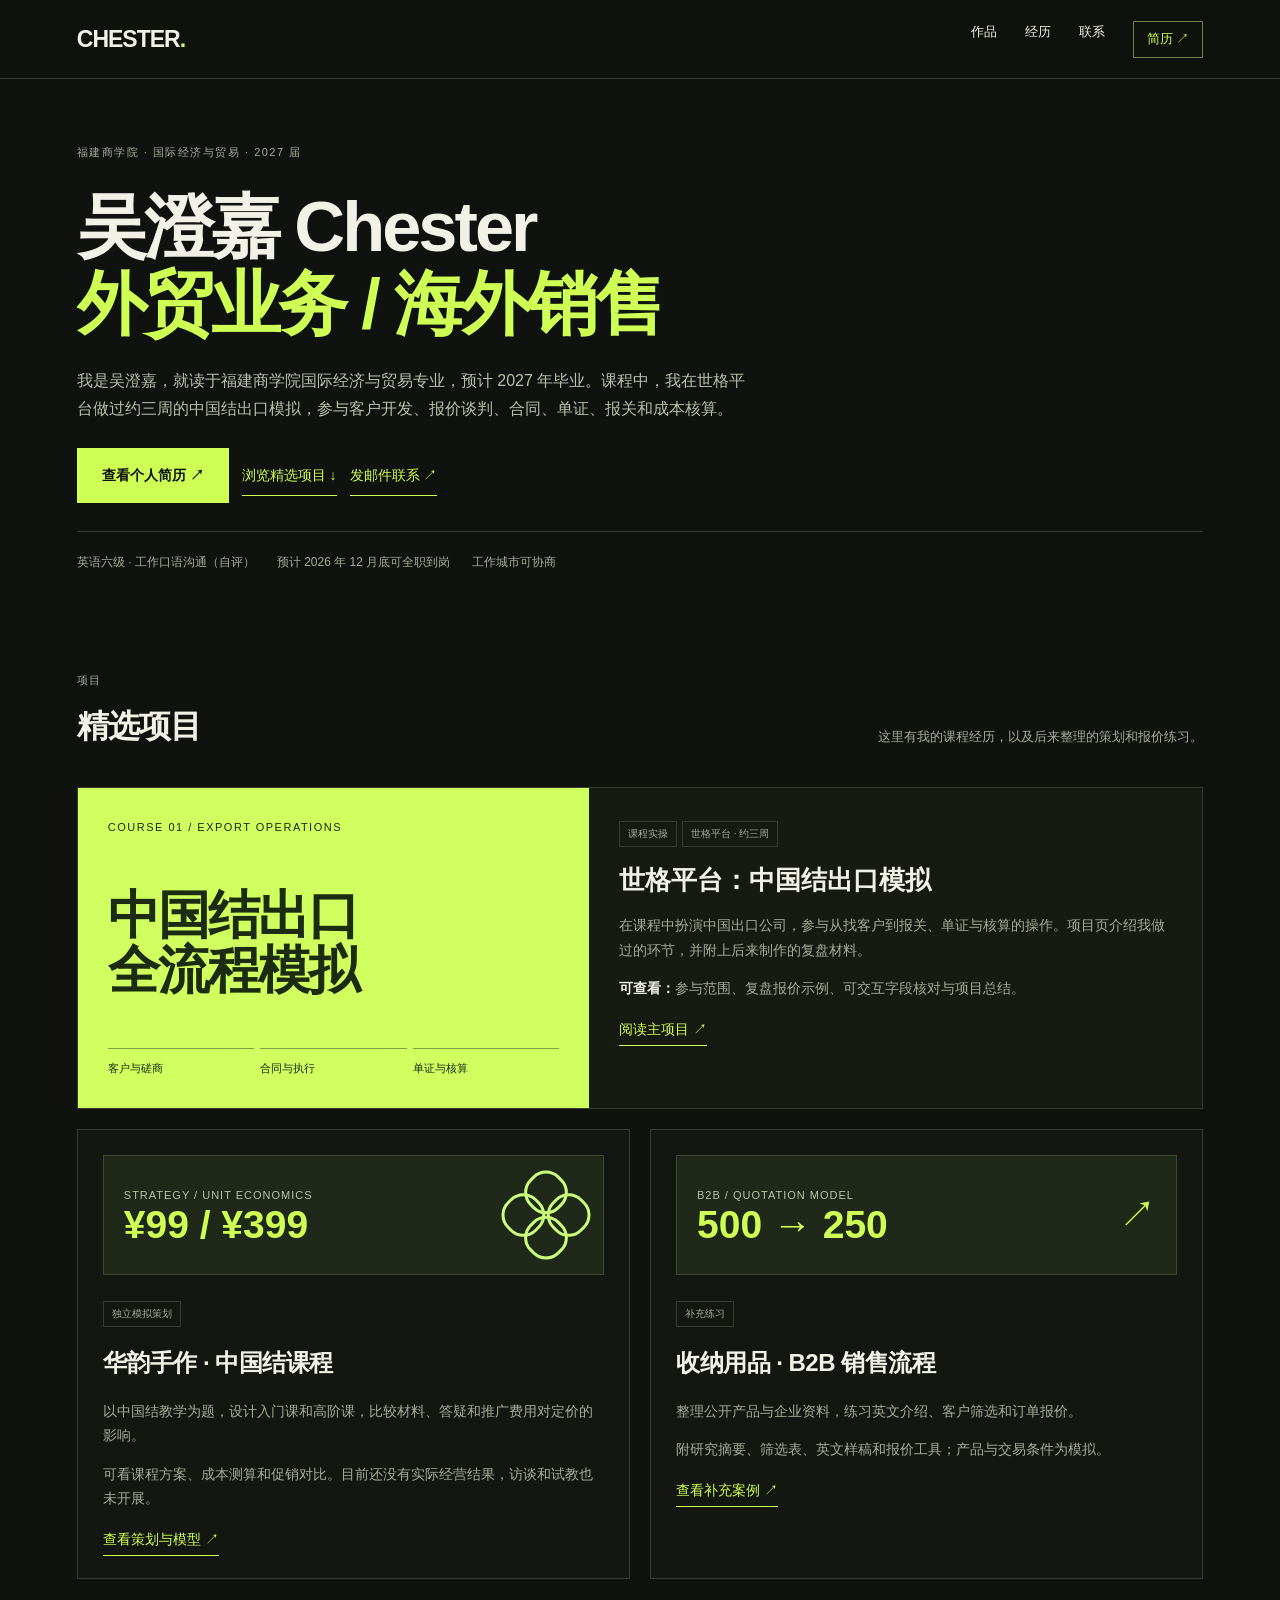
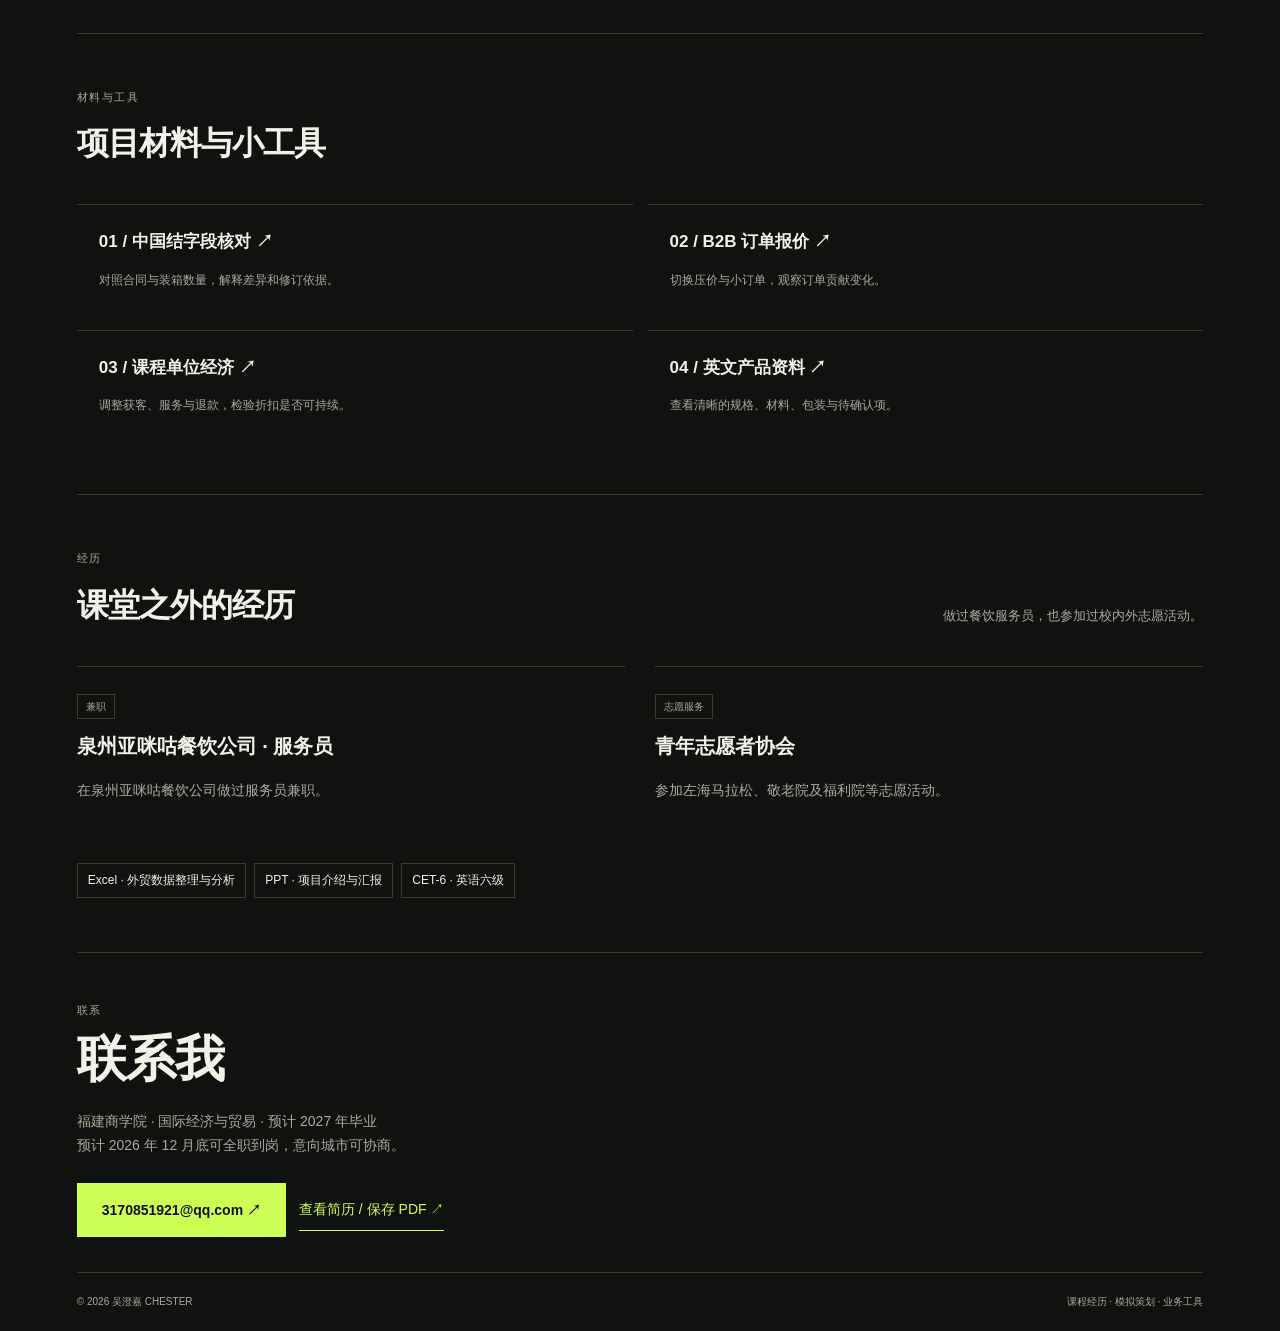
==== index.html @ 7aea3274 "Publish Chester Wu portfolio with projects, resume and static tools" ====
<!doctype html><html lang="zh-CN"><head><meta charset="utf-8"><meta name="viewport" content="width=device-width,initial-scale=1"><meta name="description" content="吴澄嘉 Chester，福建商学院国际经济与贸易专业，2027 届。外贸课程实操、营销策划与业务工具作品集。"><title>吴澄嘉 Chester｜2027 届外贸校招作品集</title><link rel="stylesheet" href="portfolio.css"></head><body><a class="skip" href="#main">跳转至内容</a><nav><a class="brand" href="index.html">CHESTER<span class="lime">.</span></a><div class="links"><a href="#work">作品</a><a href="#experience">经历</a><a href="#about">联系</a><a class="nav-resume" href="resume.html">简历 ↗</a></div></nav><main id="main"><div class="wrap"><section class="hero"><div class="small">福建商学院 · 国际经济与贸易 · 2027 届</div><h1>吴澄嘉 Chester<br><span>外贸业务 / 海外销售</span></h1><p class="hero-summary">我是吴澄嘉，就读于福建商学院国际经济与贸易专业，预计 2027 年毕业。课程中，我在世格平台做过约三周的中国结出口模拟，参与客户开发、报价谈判、合同、单证、报关和成本核算。</p><div class="hero-actions"><a class="btn" href="resume.html">查看个人简历 ↗</a><a class="textbtn" href="#work">浏览精选项目 ↓</a><a class="textbtn" href="mailto:3170851921@qq.com">发邮件联系 ↗</a></div><div class="facts"><span>英语六级 · 工作口语沟通（自评）</span><span>预计 2026 年 12 月底可全职到岗</span><span>工作城市可协商</span></div></section>
<section class="section" id="work"><div class="section-headline"><div><div class="small">项目</div><h2>精选项目</h2></div><p>这里有我的课程经历，以及后来整理的策划和报价练习。</p></div><article class="featured"><div class="course-visual" aria-hidden="true"><span class="small" style="color:inherit">COURSE 01 / EXPORT OPERATIONS</span><div class="course-title">中国结出口<br>全流程模拟</div><div class="mini-flow"><span>客户与磋商</span><span>合同与执行</span><span>单证与核算</span></div></div><div class="copy"><span class="tag">课程实操</span><span class="tag">世格平台 · 约三周</span><h3>世格平台：中国结出口模拟</h3><p>在课程中扮演中国出口公司，参与从找客户到报关、单证与核算的操作。项目页介绍我做过的环节，并附上后来制作的复盘材料。</p><p><strong style="color:var(--ink)">可查看：</strong>参与范围、复盘报价示例、可交互字段核对与项目总结。</p><a class="textbtn" href="course-project.html">阅读主项目 ↗</a></div></article>
<div class="project-small-grid"><article class="project-small"><div class="project-preview" aria-hidden="true"><div><div class="preview-label">STRATEGY / UNIT ECONOMICS</div><div class="preview-number">¥99 / ¥399</div></div><div class="knotmark"><i></i><i></i><i></i><i></i></div></div><span class="tag">独立模拟策划</span><h3>华韵手作 · 中国结课程</h3><p>以中国结教学为题，设计入门课和高阶课，比较材料、答疑和推广费用对定价的影响。</p><p>可看课程方案、成本测算和促销对比。目前还没有实际经营结果，访谈和试教也未开展。</p><a class="textbtn" href="marketing-case.html">查看策划与模型 ↗</a></article><article class="project-small"><div class="project-preview" aria-hidden="true"><div><div class="preview-label">B2B / QUOTATION MODEL</div><div class="preview-number">500 → 250</div></div><span style="font-size:37px;color:var(--lime)">↗</span></div><span class="tag">补充练习</span><h3>收纳用品 · B2B 销售流程</h3><p>整理公开产品与企业资料，练习英文介绍、客户筛选和订单报价。</p><p>附研究摘要、筛选表、英文样稿和报价工具；产品与交易条件为模拟。</p><a class="textbtn" href="case-study.html">查看补充案例 ↗</a></article></div></section>
<section class="section" id="lab"><div class="section-headline"><div><div class="small">材料与工具</div><h2>项目材料与小工具</h2></div></div><div class="evidence-links"><a class="evidence-link" href="knot-artifacts.html#check"><strong>01 / 中国结字段核对 ↗</strong><span>对照合同与装箱数量，解释差异和修订依据。</span></a><a class="evidence-link" href="quotation-tool.html#lab"><strong>02 / B2B 订单报价 ↗</strong><span>切换压价与小订单，观察订单贡献变化。</span></a><a class="evidence-link" href="marketing-case.html#economics"><strong>03 / 课程单位经济 ↗</strong><span>调整获客、服务与退款，检验折扣是否可持续。</span></a><a class="evidence-link" href="product-sheet.html"><strong>04 / 英文产品资料 ↗</strong><span>查看清晰的规格、材料、包装与待确认项。</span></a></div></section>
<section class="section" id="experience"><div class="section-headline"><div><div class="small">经历</div><h2>课堂之外的经历</h2></div><p>做过餐饮服务员，也参加过校内外志愿活动。</p></div><div class="experience-list"><article class="experience-item"><span class="tag">兼职</span><h3>泉州亚咪咕餐饮公司 · 服务员</h3><p>在泉州亚咪咕餐饮公司做过服务员兼职。</p></article><article class="experience-item"><span class="tag">志愿服务</span><h3>青年志愿者协会</h3><p>参加左海马拉松、敬老院及福利院等志愿活动。</p></article></div><div id="skills" class="skill-strip"><span>Excel · 外贸数据整理与分析</span><span>PPT · 项目介绍与汇报</span><span>CET-6 · 英语六级</span></div></section>
<section class="contact" id="about"><div class="small">联系</div><h2>联系我</h2><p class="note">福建商学院 · 国际经济与贸易 · 预计 2027 年毕业<br>预计 2026 年 12 月底可全职到岗，意向城市可协商。</p><div class="hero-actions"><a class="btn" href="mailto:3170851921@qq.com">3170851921@qq.com ↗</a><a class="textbtn" href="resume.html">查看简历 / 保存 PDF ↗</a></div></section><footer><span>© 2026 吴澄嘉 CHESTER</span><span>课程经历 · 模拟策划 · 业务工具</span></footer></div></main></body></html>
---- portfolio.css ----
:root{--lime:#ceff55;--ink:#f2f1e7;--muted:#a7ac9a;--line:#373c30}*{box-sizing:border-box}html{scroll-behavior:smooth;scroll-padding-top:90px}body{margin:0;background:#10120e;color:var(--ink);font:16px/1.75 Arial,'Microsoft Yahei',sans-serif}a{color:inherit;text-decoration:none}button,input{font:inherit}button,a,input{outline-offset:5px}button{cursor:pointer}nav{position:sticky;top:0;z-index:4;background:#10120ef5;border-bottom:1px solid var(--line);padding:19px 6%;display:flex;justify-content:space-between;align-items:center}.brand{font-size:23px;font-weight:900;letter-spacing:-1px}.lime{color:var(--lime)}.links{display:flex;gap:28px;font-size:13px}.small{font-size:11px;letter-spacing:1.5px;color:var(--muted)}.wrap{max-width:1450px;padding:0 6%;margin:auto}.hero{padding:65px 0 55px;position:relative;overflow:hidden}.hero h1{font-size:clamp(66px,10.4vw,155px);font-weight:900;line-height:.91;letter-spacing:-.07em;margin:35px 0;position:relative}.hero h1 span{color:var(--lime)}.hero-bottom{display:flex;justify-content:space-between;align-items:end;gap:35px}.intro{max-width:540px}.intro h2{font-size:24px;margin-bottom:10px}.intro p,p.note{color:var(--muted);font-size:14px}.btn{display:inline-flex;background:var(--lime);color:#111;padding:15px 25px;gap:35px;font-size:14px;font-weight:bold}.orb{position:absolute;right:-30px;top:80px;width:350px;height:350px;border-radius:50%;border:1px solid #718b40;opacity:.6;transform:rotate(-25deg);background:repeating-radial-gradient(ellipse,transparent 0 25px,#657c39 26px 27px,transparent 28px 43px)}.orb:after{content:'';position:absolute;inset:0;border-radius:50%;background:repeating-linear-gradient(90deg,transparent 0 48px,#657c39 49px 50px,transparent 51px 75px)}.ticker{background:var(--lime);color:#111;padding:13px 25px;display:flex;justify-content:space-around;gap:35px;white-space:nowrap;overflow:hidden;font-size:12px;letter-spacing:2px;font-weight:bold}.section{padding:70px 0;border-bottom:1px solid var(--line)}.heading{display:flex;justify-content:space-between;gap:35px;align-items:end;margin-bottom:30px}.heading h2{font-size:clamp(32px,4vw,55px);line-height:1.2;letter-spacing:-2px;margin:12px 0}.heading .note{max-width:410px;font-size:12px}.featured{display:grid;grid-template-columns:1.1fr 1fr;border:1px solid var(--line)}.art{background:var(--lime);color:#1a250e;padding:35px;display:flex;flex-direction:column;justify-content:space-between;min-height:390px}.art strong{font-size:clamp(65px,7.5vw,108px);letter-spacing:-6px;line-height:.9}.route{border-top:1px solid #718b40;display:flex;justify-content:space-between;padding-top:15px;font-size:11px}.copy{padding:35px}.copy h3{font-size:27px;line-height:1.4}.copy p,.card p,.skill p,.about p{color:var(--muted);font-size:14px}.tag{display:inline-block;border:1px solid var(--line);padding:3px 8px;color:var(--muted);font-size:10px;margin-right:5px}.textbtn{background:none;color:var(--lime);border:0;border-bottom:1px solid var(--lime);padding:8px 0;font-size:14px}.cards{display:grid;grid-template-columns:1fr 1fr;gap:20px;margin-top:20px}.card{padding:30px;border:1px solid var(--line)}.card h3{font-size:24px}.skills{display:grid;grid-template-columns:repeat(4,1fr);gap:28px}.skill{border-top:2px solid var(--lime);padding-top:17px}.skill h3{font-size:19px}.skill p{font-size:13px}.lab{display:grid;grid-template-columns:1fr 1fr;gap:60px;padding:35px;background:#1b2015;border:1px solid var(--line)}.inputs{display:grid;grid-template-columns:1fr 1fr;gap:15px}label{font-size:12px;color:var(--muted)}input{width:100%;display:block;margin-top:7px;padding:10px;color:var(--ink);background:#10120e;border:1px solid #525c42}output{font-size:60px;font-weight:900;color:var(--lime);display:block;letter-spacing:-3px}#analysis{font-size:14px}.about{display:grid;grid-template-columns:1fr 1.3fr;gap:65px}.about h2{font-size:45px;line-height:1.2}.monogram{font-size:110px;color:var(--lime);font-weight:900;letter-spacing:-9px}.warning{border-left:2px solid var(--lime);padding-left:14px;font-size:12px!important}.contact{padding:70px 0 35px}.contact h2{font-size:clamp(45px,7vw,100px);line-height:1.1;letter-spacing:-4px}footer{border-top:1px solid var(--line);padding:20px 0;display:flex;justify-content:space-between;font-size:10px;color:var(--muted)}dialog{max-width:760px;width:90%;max-height:85vh;background:#1b2015;color:var(--ink);border:1px solid #6e8742;padding:32px}dialog::backdrop{background:#000b}dialog p,dialog li{font-size:14px;color:#c1c8b1}.close{float:right;background:none;border:1px solid var(--line);color:var(--ink);padding:6px 12px}a:focus-visible,button:focus-visible{outline:2px solid var(--lime)}@media(max-width:760px){.status{display:none}.links{gap:17px}.hero{padding-top:40px}.hero h1{font-size:18vw}.orb{right:-160px;width:290px;height:290px}.hero-bottom,.heading{display:block}.btn{margin-top:20px}.featured,.cards,.lab,.about{grid-template-columns:1fr}.skills{grid-template-columns:1fr 1fr}.art{min-height:300px}.lab{padding:23px;gap:25px}.section{padding:48px 0}.about{gap:20px}.contact h2{letter-spacing:-2px}footer{display:block}.ticker{justify-content:start}.copy{padding:25px}}@media(prefers-reduced-motion:reduce){html{scroll-behavior:auto}}
.hero h1{font-size:clamp(48px,7vw,94px);line-height:1.04;letter-spacing:-.055em}.hero{padding:46px 0}.hero .orb{width:240px;height:240px;top:35px}.hero .intro{max-width:650px}.facts{display:flex;gap:20px;flex-wrap:wrap;margin:25px 0 0;padding-top:20px;border-top:1px solid var(--line);font-size:12px;color:var(--muted)}.table-wrap{overflow-x:auto}table{border-collapse:collapse;width:100%;font-size:13px;margin:20px 0}th,td{text-align:left;padding:14px 16px;border-bottom:1px solid var(--line);vertical-align:top}th{color:var(--lime);font-weight:normal}td{color:#c4cab8}.deliveries{display:flex;gap:12px;flex-wrap:wrap;margin-top:22px}.deliveries a{padding:10px 14px;border:1px solid var(--line);font-size:12px}.case-layout{max-width:1000px}.case-layout h1{font-size:clamp(34px,5vw,65px);line-height:1.18;letter-spacing:-2px}.case-layout h2{font-size:29px;letter-spacing:-1px;margin-top:45px}.case-layout p,.case-layout li{color:#c4cab8;font-size:15px}.evidence{border:1px solid var(--line);padding:22px;margin-top:20px}.email{white-space:pre-wrap;color:#dde2d3;font:15px/1.8 Arial,sans-serif}.profile-grid{display:grid;grid-template-columns:repeat(3,1fr);gap:20px}.profile-grid p{padding-bottom:14px;border-bottom:1px solid var(--line);font-size:13px}.print-btn{border:1px solid var(--lime);color:var(--lime);padding:12px 18px;background:none}.skip{position:absolute;top:-100px}.skip:focus{top:5px;background:var(--lime);color:#111;z-index:20;padding:12px}@media(max-width:760px){.hero h1{font-size:12vw}.profile-grid{grid-template-columns:1fr}.facts{gap:10px}.links{gap:12px}}@media print{nav,.ticker,.contact,.print-btn,.orb{display:none}body{background:white;color:black}.section{padding:20px 0}p,.note,td,.small,.about p{color:#333!important}.lime,h1 span{color:#333!important}.hero h1{font-size:45px}a{color:black}.wrap{padding:0}footer{color:#333}}.hero-actions{display:flex;gap:13px;flex-wrap:wrap;align-items:center;margin-top:18px}.hero-actions .btn{margin:0}.hero .intro{max-width:650px}.scenario-controls{display:flex;gap:10px;flex-wrap:wrap;margin-bottom:22px}.scenario-controls button{background:transparent;border:1px solid var(--line);padding:9px 13px;color:var(--ink);font-size:12px}.scenario-controls button:hover{border-color:var(--lime)}.spec-grid{display:grid;grid-template-columns:1fr 1fr;gap:30px}.tray{position:relative;aspect-ratio:3/2;margin:35px 20px;border:14px solid #ba965e;box-shadow:inset 0 0 0 2px #826039;background:repeating-linear-gradient(0deg,#d9b77d 0 4px,#d2ad70 5px 7px);transform:perspective(600px) rotateX(20deg)}.tray:before{content:'';position:absolute;left:32%;width:9px;top:0;bottom:0;background:#b58a52}.tray:after{content:'';position:absolute;right:0;left:35%;top:45%;height:9px;background:#b58a52}.metric-row{display:grid;grid-template-columns:repeat(3,1fr);gap:15px}.metric-row div{border-top:1px solid var(--line);padding-top:15px}.metric-row strong{display:block;font-size:25px;color:var(--lime)}.decision{padding:22px;border-left:3px solid var(--lime);background:#1b2015;margin-top:25px}@media(max-width:760px){.spec-grid{grid-template-columns:1fr}.hero-actions .btn{margin:0}.metric-row{grid-template-columns:1fr}}.hero-profile{display:grid;grid-template-columns:minmax(0,1fr) 230px;gap:35px;align-items:center}.hero-profile h1{font-size:clamp(40px,5.3vw,74px);line-height:1.15;letter-spacing:-2px}.portrait-card{margin:0;position:relative;max-width:230px}.portrait{width:100%;display:block;aspect-ratio:5/7;object-fit:cover;object-position:center 25%;background:white;border:1px solid var(--line)}.portrait-card figcaption{padding:9px 0;color:var(--muted);font-size:11px;letter-spacing:1px}.experience-list{display:grid;grid-template-columns:1fr 1fr;gap:22px}.experience-item{border-top:1px solid var(--line);padding:24px 0}.experience-item h3{font-size:22px;margin:10px 0}.experience-item p{font-size:14px;color:var(--muted)}.resume-photo{width:112px;height:150px;object-fit:cover;object-position:center 20%;background:white;flex-shrink:0}.resume-head{gap:20px}.resume-actions{display:flex;gap:18px;align-items:center}.process{display:grid;grid-template-columns:repeat(4,1fr);gap:15px}.process article{border-top:2px solid var(--lime);padding-top:15px}.process h3{font-size:18px}.process p{font-size:13px;color:var(--muted)}@media(max-width:760px){.hero-profile{grid-template-columns:minmax(0,1fr) 105px;gap:15px;align-items:start}.hero-profile h1{font-size:clamp(30px,6vw,47px);letter-spacing:-1px}.portrait-card{margin-top:20px}.hero-profile .orb{display:none}.experience-list{grid-template-columns:1fr}.process{grid-template-columns:1fr 1fr}.resume-photo{width:85px;height:115px}.resume-actions{flex-direction:column}.resume-head h1{font-size:34px!important}}@media print{.resume-photo{width:80px;height:106px}.resume-head{align-items:flex-start}.resume-actions .print-btn{display:none}.case-layout .section{break-inside:auto}h2,h3{break-after:avoid}.resume-list{font-size:12px}.case-layout h2{margin-top:18px;font-size:20px}.case-layout p,.case-layout li{font-size:12px;line-height:1.5}}
body{background:#10120f}.wrap{max-width:1280px}.hero{padding:64px 0 44px}.hero h1{font-size:clamp(40px,5.5vw,76px);letter-spacing:-3px;line-height:1.1;margin:25px 0}.hero h1 span{color:#ceff55}.hero-summary{max-width:680px;color:#bac0ae;font-size:16px}.hero .facts{font-size:12px;gap:22px;margin-top:28px}.hero-actions{margin-top:25px}.section{padding:54px 0}.section-headline{display:flex;justify-content:space-between;gap:20px;align-items:end;margin-bottom:25px}.section-headline h2{font-size:32px;letter-spacing:-1px;margin:8px 0}.section-headline p{font-size:13px;color:var(--muted);max-width:360px}.featured{grid-template-columns:1fr 1.2fr;background:#161a12;transition:border-color .2s}.featured:hover,.project-small:hover{border-color:#849558}.course-visual{background:#d0ff60;color:#1c2b11;padding:30px;display:flex;flex-direction:column;justify-content:space-between;min-height:320px}.course-visual .course-title{font-size:52px;font-weight:800;letter-spacing:-2px;line-height:1.05;margin:22px 0}.mini-flow{display:grid;grid-template-columns:repeat(3,1fr);gap:6px}.mini-flow span{border-top:1px solid #819e45;font-size:11px;padding-top:10px}.copy{padding:30px}.copy h3{font-size:26px;margin:15px 0}.project-small-grid{display:grid;grid-template-columns:1fr 1fr;gap:20px;margin-top:20px}.project-small{border:1px solid var(--line);padding:25px;background:#141711;transition:border-color .2s}.project-small h3{font-size:24px;letter-spacing:-.5px;margin:15px 0}.project-small p{font-size:14px;color:var(--muted)}.project-preview{min-height:120px;margin-bottom:23px;padding:20px;background:#20281a;border:1px solid #3c4930;display:flex;align-items:center;justify-content:space-between;gap:20px}.project-preview .preview-number{font-size:39px;line-height:1;font-weight:800;color:var(--lime)}.preview-label{font-size:11px;color:#b9c5a5;letter-spacing:1px}.knotmark{width:74px;height:74px;position:relative;transform:rotate(45deg);flex-shrink:0}.knotmark i{position:absolute;width:42px;height:42px;border:3px solid #caff7b;border-radius:45%}.knotmark i:nth-child(1){left:0;top:0}.knotmark i:nth-child(2){right:0;top:0}.knotmark i:nth-child(3){left:0;bottom:0}.knotmark i:nth-child(4){right:0;bottom:0}.evidence-links{display:grid;grid-template-columns:repeat(3,1fr);gap:15px}.evidence-link{display:block;padding:22px;border-top:1px solid var(--line)}.evidence-link strong{display:block;margin-bottom:8px;font-size:17px}.evidence-link span{font-size:12px;color:var(--muted)}.experience-list{gap:30px}.experience-item h3{font-size:20px}.skill-strip{display:flex;gap:8px;flex-wrap:wrap;margin-top:22px}.skill-strip span{font-size:12px;border:1px solid var(--line);padding:6px 10px}.profile-grid p{font-size:13px}.contact{padding:48px 0 35px}.contact h2{font-size:clamp(32px,4vw,50px);letter-spacing:-1px;margin:12px 0 22px}.nav-resume{border:1px solid #74814d;padding:6px 13px;color:var(--lime)}.summary-bar{display:grid;grid-template-columns:repeat(3,1fr);gap:18px;margin:28px 0}.summary-bar div{border-top:1px solid var(--line);padding-top:12px}.summary-bar strong{display:block;font-size:12px;color:var(--lime)}.summary-bar p{font-size:13px!important;margin:6px 0}.case-layout .section{padding:48px 0}button:focus-visible,input:focus-visible{outline:2px solid var(--lime)}@media(max-width:760px){.hero{padding-top:40px}.hero h1{font-size:clamp(34px,7vw,54px);letter-spacing:-1.5px}.hero-summary{font-size:14px}.featured,.project-small-grid,.evidence-links{grid-template-columns:1fr}.course-visual{min-height:240px}.course-visual .course-title{font-size:42px}.section-headline{display:block}.section{padding:40px 0}.summary-bar{grid-template-columns:1fr}.nav-resume{display:none}.copy{padding:24px}.project-small{padding:22px}}@media(prefers-reduced-motion:reduce){.featured,.project-small{transition:none}}
.evidence-links{grid-template-columns:repeat(2,1fr)}details{border-top:1px solid var(--line);padding:18px 0}summary{cursor:pointer;font-weight:600;padding:3px 0}summary:focus-visible{outline:2px solid var(--lime);outline-offset:5px}details[open] summary{color:var(--lime)}details p,details li{font-size:14px}@media(max-width:760px){.evidence-links{grid-template-columns:1fr}}@media print{nav,.skip,.hero-actions,button{display:none}details{display:block}.case-layout .section{padding:18px 0}.case-layout h1{font-size:32px}.case-layout h2{font-size:23px}.case-layout p,.case-layout li,td,th{color:#222!important}output{color:#222}}
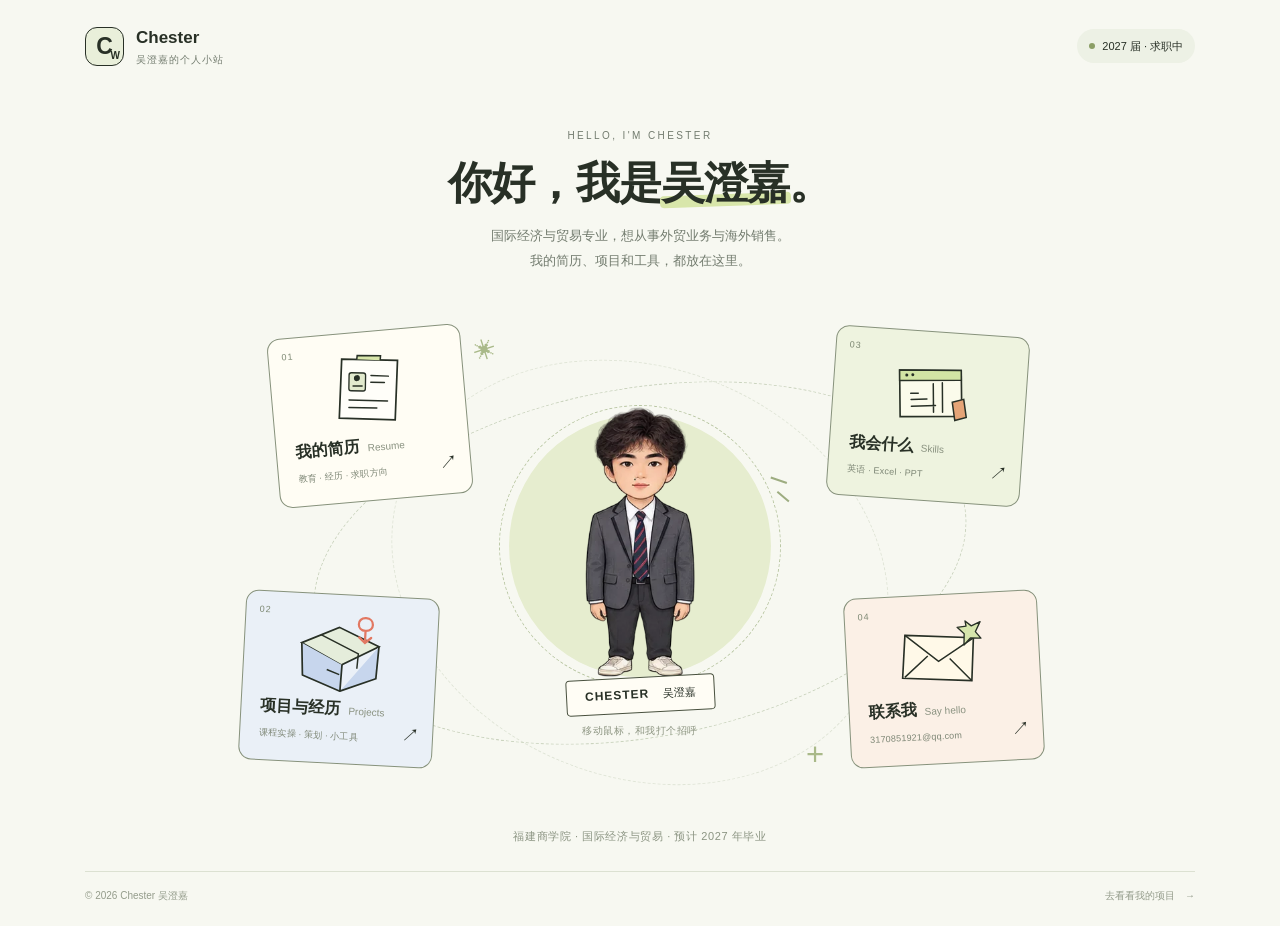
==== commit 4fb69527: "Simplify homepage with illustrated navigation and interactive Chester avatar" ====
--- a/index.html
+++ b/index.html
@@ -1,6 +1,7 @@
-<!doctype html><html lang="zh-CN"><head><meta charset="utf-8"><meta name="viewport" content="width=device-width,initial-scale=1"><meta name="description" content="吴澄嘉 Chester，福建商学院国际经济与贸易专业，2027 届。外贸课程实操、营销策划与业务工具作品集。"><title>吴澄嘉 Chester｜2027 届外贸校招作品集</title><link rel="stylesheet" href="portfolio.css"></head><body><a class="skip" href="#main">跳转至内容</a><nav><a class="brand" href="index.html">CHESTER<span class="lime">.</span></a><div class="links"><a href="#work">作品</a><a href="#experience">经历</a><a href="#about">联系</a><a class="nav-resume" href="resume.html">简历 ↗</a></div></nav><main id="main"><div class="wrap"><section class="hero"><div class="small">福建商学院 · 国际经济与贸易 · 2027 届</div><h1>吴澄嘉 Chester<br><span>外贸业务 / 海外销售</span></h1><p class="hero-summary">我是吴澄嘉，就读于福建商学院国际经济与贸易专业，预计 2027 年毕业。课程中，我在世格平台做过约三周的中国结出口模拟，参与客户开发、报价谈判、合同、单证、报关和成本核算。</p><div class="hero-actions"><a class="btn" href="resume.html">查看个人简历 ↗</a><a class="textbtn" href="#work">浏览精选项目 ↓</a><a class="textbtn" href="mailto:3170851921@qq.com">发邮件联系 ↗</a></div><div class="facts"><span>英语六级 · 工作口语沟通（自评）</span><span>预计 2026 年 12 月底可全职到岗</span><span>工作城市可协商</span></div></section>
-<section class="section" id="work"><div class="section-headline"><div><div class="small">项目</div><h2>精选项目</h2></div><p>这里有我的课程经历，以及后来整理的策划和报价练习。</p></div><article class="featured"><div class="course-visual" aria-hidden="true"><span class="small" style="color:inherit">COURSE 01 / EXPORT OPERATIONS</span><div class="course-title">中国结出口<br>全流程模拟</div><div class="mini-flow"><span>客户与磋商</span><span>合同与执行</span><span>单证与核算</span></div></div><div class="copy"><span class="tag">课程实操</span><span class="tag">世格平台 · 约三周</span><h3>世格平台：中国结出口模拟</h3><p>在课程中扮演中国出口公司，参与从找客户到报关、单证与核算的操作。项目页介绍我做过的环节，并附上后来制作的复盘材料。</p><p><strong style="color:var(--ink)">可查看：</strong>参与范围、复盘报价示例、可交互字段核对与项目总结。</p><a class="textbtn" href="course-project.html">阅读主项目 ↗</a></div></article>
-<div class="project-small-grid"><article class="project-small"><div class="project-preview" aria-hidden="true"><div><div class="preview-label">STRATEGY / UNIT ECONOMICS</div><div class="preview-number">¥99 / ¥399</div></div><div class="knotmark"><i></i><i></i><i></i><i></i></div></div><span class="tag">独立模拟策划</span><h3>华韵手作 · 中国结课程</h3><p>以中国结教学为题，设计入门课和高阶课，比较材料、答疑和推广费用对定价的影响。</p><p>可看课程方案、成本测算和促销对比。目前还没有实际经营结果，访谈和试教也未开展。</p><a class="textbtn" href="marketing-case.html">查看策划与模型 ↗</a></article><article class="project-small"><div class="project-preview" aria-hidden="true"><div><div class="preview-label">B2B / QUOTATION MODEL</div><div class="preview-number">500 → 250</div></div><span style="font-size:37px;color:var(--lime)">↗</span></div><span class="tag">补充练习</span><h3>收纳用品 · B2B 销售流程</h3><p>整理公开产品与企业资料，练习英文介绍、客户筛选和订单报价。</p><p>附研究摘要、筛选表、英文样稿和报价工具；产品与交易条件为模拟。</p><a class="textbtn" href="case-study.html">查看补充案例 ↗</a></article></div></section>
-<section class="section" id="lab"><div class="section-headline"><div><div class="small">材料与工具</div><h2>项目材料与小工具</h2></div></div><div class="evidence-links"><a class="evidence-link" href="knot-artifacts.html#check"><strong>01 / 中国结字段核对 ↗</strong><span>对照合同与装箱数量，解释差异和修订依据。</span></a><a class="evidence-link" href="quotation-tool.html#lab"><strong>02 / B2B 订单报价 ↗</strong><span>切换压价与小订单，观察订单贡献变化。</span></a><a class="evidence-link" href="marketing-case.html#economics"><strong>03 / 课程单位经济 ↗</strong><span>调整获客、服务与退款，检验折扣是否可持续。</span></a><a class="evidence-link" href="product-sheet.html"><strong>04 / 英文产品资料 ↗</strong><span>查看清晰的规格、材料、包装与待确认项。</span></a></div></section>
-<section class="section" id="experience"><div class="section-headline"><div><div class="small">经历</div><h2>课堂之外的经历</h2></div><p>做过餐饮服务员，也参加过校内外志愿活动。</p></div><div class="experience-list"><article class="experience-item"><span class="tag">兼职</span><h3>泉州亚咪咕餐饮公司 · 服务员</h3><p>在泉州亚咪咕餐饮公司做过服务员兼职。</p></article><article class="experience-item"><span class="tag">志愿服务</span><h3>青年志愿者协会</h3><p>参加左海马拉松、敬老院及福利院等志愿活动。</p></article></div><div id="skills" class="skill-strip"><span>Excel · 外贸数据整理与分析</span><span>PPT · 项目介绍与汇报</span><span>CET-6 · 英语六级</span></div></section>
-<section class="contact" id="about"><div class="small">联系</div><h2>联系我</h2><p class="note">福建商学院 · 国际经济与贸易 · 预计 2027 年毕业<br>预计 2026 年 12 月底可全职到岗，意向城市可协商。</p><div class="hero-actions"><a class="btn" href="mailto:3170851921@qq.com">3170851921@qq.com ↗</a><a class="textbtn" href="resume.html">查看简历 / 保存 PDF ↗</a></div></section><footer><span>© 2026 吴澄嘉 CHESTER</span><span>课程经历 · 模拟策划 · 业务工具</span></footer></div></main></body></html>+<!doctype html><html lang="zh-CN"><head><meta charset="utf-8"><meta name="viewport" content="width=device-width,initial-scale=1"><meta name="description" content="吴澄嘉 Chester 的个人小站。福建商学院国际经济与贸易，2027 届，外贸业务与海外销售。"><meta name="theme-color" content="#f7f8f1"><title>Chester 吴澄嘉｜个人小站</title><link rel="stylesheet" href="home.css"></head><body><a class="skip" href="#main">跳转至内容</a><header class="topbar"><a class="wordmark" href="index.html"><span class="logo-mark">C<span>W</span></span><span>Chester<span class="wordmark-sub">吴澄嘉的个人小站</span></span></a><a class="availability" href="resume.html"><i></i>2027 届 · 求职中</a></header><main id="main"><section class="welcome" aria-labelledby="homeTitle"><p class="eyebrow">HELLO, I'M CHESTER</p><h1 id="homeTitle">你好，我是<span>吴澄嘉</span>。</h1><p class="intro">国际经济与贸易专业，想从事外贸业务与海外销售。<br class="desktop-break">我的简历、项目和工具，都放在这里。</p></section><section class="personal-world" aria-label="简历、项目、技能和联系入口"><span class="orbit-line orbit-one" aria-hidden="true"></span><span class="orbit-line orbit-two" aria-hidden="true"></span><span class="spark spark-one" aria-hidden="true">✳</span><span class="spark spark-two" aria-hidden="true">+</span>
+<a class="world-card resume-card" href="resume.html" aria-label="查看我的简历"><span class="card-number">01</span><svg class="card-art" viewBox="0 0 160 105" aria-hidden="true"><path d="M49 9 123 17 113 96 39 87Z" fill="#fffef9" stroke="currentColor" stroke-width="2.3"/><path d="m69 11 1-5 31 3-1 6" fill="#d8e6aa" stroke="currentColor" stroke-width="2"/><rect x="56" y="29" width="22" height="24" rx="3" fill="#e2eacd" stroke="currentColor" stroke-width="1.8" transform="rotate(6 67 41)"/><circle cx="67" cy="36" r="4" fill="currentColor"/><path d="m61 46 12 1M86 34l23 3M85 43l18 2M54 64l51 6M53 74l37 4" stroke="currentColor" stroke-width="2" stroke-linecap="round"/></svg><strong>我的简历<span>Resume</span></strong><span class="card-detail">教育 · 经历 · 求职方向</span><span class="card-arrow">↗</span></a>
+<a class="world-card project-card" href="projects.html" id="work" aria-label="查看我的项目和经历"><span id="lab" class="anchor"></span><span class="card-number">02</span><svg class="card-art" viewBox="0 0 160 105" aria-hidden="true"><path d="M28 42 77 19l54 23-49 27Z" fill="#e5eddb" stroke="currentColor" stroke-width="2.3"/><path d="m28 42 3 43 51 19 1-35m48-27-2 43-47 19" fill="#c7d6ed" stroke="currentColor" stroke-width="2.3" stroke-linejoin="round"/><path d="m53 30 51 23-1 20M63 76l17 6" fill="none" stroke="currentColor" stroke-width="2"/><path d="M112 5c-13 0-12 17 0 17 13 0 12-17 0-17Zm0 17v16m-8-7 8 7 8-7" fill="none" stroke="#e27862" stroke-width="3" stroke-linecap="round"/></svg><strong>项目与经历<span>Projects</span></strong><span class="card-detail">课程实操 · 策划 · 小工具</span><span class="card-arrow">↗</span></a>
+<div class="avatar-stage" id="avatarStage"><div class="avatar-halo" aria-hidden="true"></div><div class="avatar-doodle" aria-hidden="true"><span></span><span></span></div><div class="avatar-canvas" id="avatarCanvas"><img class="avatar-fallback" id="avatarFallback" src="assets/chester-avatar.png" alt="Chester 的手绘虚拟形象" width="512" height="512" fetchpriority="high"><div class="avatar-sprite" id="avatarSprite" role="img" aria-label="Chester 随鼠标调整注视方向的虚拟形象" hidden></div></div><span class="name-sticker">CHESTER <span>吴澄嘉</span></span><p class="motion-hint" id="motionHint">从四个入口认识我</p></div>
+<button class="world-card skill-card" id="skills" type="button" aria-haspopup="dialog" aria-controls="skillsDialog"><span class="card-number">03</span><svg class="card-art" viewBox="0 0 160 105" aria-hidden="true"><path d="m38 28 82-5 5 61-82 6Z" fill="#fbfbeb" stroke="currentColor" stroke-width="2.2"/><path d="m38 28 82-5 1 13-82 6Z" fill="#d2e4a4" stroke="currentColor" stroke-width="2"/><circle cx="48" cy="34" r="2" fill="currentColor"/><circle cx="56" cy="33" r="2" fill="currentColor"/><path d="m55 58 10-1m-9 9 21-2m-20 11 32-3m7-31 3 39m-15-37 3 38" stroke="currentColor" stroke-width="2" stroke-linecap="round"/><path d="m111 66 15-5 5 24-15 5Z" fill="#e5a477" stroke="currentColor" stroke-width="2"/></svg><strong>我会什么<span>Skills</span></strong><span class="card-detail">英语 · Excel · PPT</span><span class="card-arrow">↗</span></button>
+<a class="world-card contact-card" href="mailto:3170851921@qq.com" id="about" aria-label="发邮件联系 Chester"><span class="card-number">04</span><svg class="card-art" viewBox="0 0 160 105" aria-hidden="true"><path d="m31 27 91 8-5 57-92-8Z" fill="#fff9e8" stroke="currentColor" stroke-width="2.2"/><path d="m31 27 43 37 48-29M28 83l32-27m57 36-28-31" fill="none" stroke="currentColor" stroke-width="2"/><path d="m112 12 8 7 12-5-7 13 7 9-14-1-9 9 1-15-9-9 12-1Z" fill="#d6e5ac" stroke="currentColor" stroke-width="1.8" stroke-linejoin="round"/></svg><strong>联系我<span>Say hello</span></strong><span class="card-detail">3170851921@qq.com</span><span class="card-arrow">↗</span></a></section><p class="school-note" id="experience">福建商学院 · 国际经济与贸易 · 预计 2027 年毕业</p></main><footer><span>© 2026 Chester 吴澄嘉</span><a href="projects.html">去看看我的项目 <span>→</span></a></footer>
+<dialog id="skillsDialog" aria-labelledby="skillsTitle"><button class="dialog-close" type="button" aria-label="关闭技能介绍">×</button><p class="eyebrow">SKILLS</p><h2 id="skillsTitle">我用过的工具与做过的练习</h2><div class="skill-list"><article><span>EN</span><div><h3>英语</h3><p>大学英语六级。口语可用于工作沟通（自评），项目中附有商务邮件练习稿。</p></div></article><article><span>XL</span><div><h3>Excel</h3><p>用于外贸相关数据整理与分析。</p></div></article><article><span>PPT</span><div><h3>PowerPoint</h3><p>用于项目介绍与汇报，整理课程的操作流程和参与内容。</p></div></article><article><span>TRADE</span><div><h3>外贸课程实操</h3><p>在世格平台参与中国结出口模拟，做过客户开发、邮件、报价谈判、合同、报关、单证和成本核算。</p><a href="course-project.html">查看课程项目 →</a></div></article></div><a class="dialog-resume" href="resume.html">查看完整简历 ↗</a></dialog><script type="module" src="home.js"></script></body></html>
--- a/home.css
+++ b/home.css
@@ -0,0 +1,3 @@
+:root{--paper:#f7f8f1;--ink:#283026;--muted:#737c6f;--green:#d8e6aa;--line:#dce1d2}*{box-sizing:border-box}html{scroll-behavior:smooth}body{margin:0;background:var(--paper);color:var(--ink);font:15px/1.65 'Segoe UI','Microsoft Yahei',Arial,sans-serif}a{color:inherit;text-decoration:none}button{font:inherit;color:inherit;cursor:pointer}button,a{touch-action:manipulation}a:focus-visible,button:focus-visible{outline:3px solid #7f9c51;outline-offset:6px}.topbar{max-width:1180px;margin:auto;padding:24px 35px;display:flex;align-items:center;justify-content:space-between}.wordmark{display:flex;align-items:center;gap:12px;font-size:17px;font-weight:700}.logo-mark{position:relative;display:grid;place-items:center;width:39px;height:39px;border:1.5px solid var(--ink);border-radius:12px;background:#e9efda;font-size:23px}.logo-mark span{font-size:10px;position:absolute;right:3px;bottom:0}.wordmark-sub{display:block;font-size:10px;font-weight:400;color:var(--muted);letter-spacing:1px}.availability{font-size:11px;display:flex;align-items:center;gap:7px;background:#edf1e5;padding:8px 12px;border-radius:30px}.availability i{width:6px;height:6px;background:#8b9e65;border-radius:50%}.welcome{text-align:center;padding:16px 20px 0}.eyebrow{font-size:10px;color:var(--muted);letter-spacing:2.4px;margin:0 0 10px}.welcome h1{font-size:clamp(27px,4vw,44px);letter-spacing:-1.4px;font-weight:600;line-height:1.3;margin:0 0 13px}.welcome h1 span{position:relative;z-index:0}.welcome h1 span:after{content:'';position:absolute;left:-1px;right:-2px;bottom:1px;height:12px;background:var(--green);z-index:-1;border-radius:4px;transform:rotate(-2deg)}.intro{font-size:13px;line-height:1.9;color:var(--muted);margin:0}.personal-world{position:relative;width:min(920px,100%);height:510px;margin:2px auto 0}.avatar-stage{position:absolute;width:280px;left:50%;top:105px;transform:translateX(-50%);text-align:center}.avatar-halo{position:absolute;width:262px;height:262px;border-radius:50%;background:#e6edcf;left:9px;top:12px;z-index:-1}.avatar-halo:after{content:'';position:absolute;inset:-10px;border:1px dashed #bac7a4;border-radius:50%;transform:rotate(10deg)}.avatar-canvas{position:relative;width:280px;height:280px;isolation:isolate}.avatar-fallback{width:100%;height:100%;object-fit:contain;display:block}.avatar-sprite{position:absolute;inset:0;background-repeat:no-repeat;background-size:300% 300%;background-position:50% 50%}.avatar-doodle{position:absolute;inset:0;pointer-events:none}.avatar-doodle span:first-child{position:absolute;right:-6px;top:76px;width:17px;height:10px;border-top:2px solid #9dac80;transform:rotate(19deg)}.avatar-doodle span:last-child{position:absolute;right:-9px;top:92px;width:15px;height:7px;border-top:2px solid #9dac80;transform:rotate(40deg)}.name-sticker{position:relative;display:inline-block;top:-6px;font-size:12px;font-weight:700;letter-spacing:1px;background:#fffdf5;border:1.3px solid #49513f;border-radius:4px;padding:7px 18px;transform:rotate(-3deg)}.name-sticker span{font-size:11px;font-weight:400;letter-spacing:0;margin-left:9px}.motion-hint{font-size:10px;letter-spacing:.5px;color:#8d9582;margin:5px 0}.world-card{position:absolute;display:block;width:194px;height:170px;padding:17px 19px;border:1.4px solid #87927c;background:#fafbf6;border-radius:13px;text-align:left;transition:transform .24s ease,box-shadow .24s ease,border-color .24s ease}.world-card:hover{transform:translateY(-6px) rotate(0deg);box-shadow:0 8px 0 #d8dfc7;border-color:#425137}.card-number{font-size:9px;letter-spacing:1px;position:absolute;top:11px;left:13px;color:#7e8974}.card-art{display:block;width:120px;height:81px;margin:0 auto 4px}.world-card strong{font-size:16px;font-weight:650;line-height:1.2}.world-card strong>span{font-size:10px;font-weight:400;color:#8a9280;margin-left:8px}.card-detail{display:block;font-size:9px;color:#7d8675;margin-top:7px;letter-spacing:.2px}.card-arrow{position:absolute;right:13px;bottom:15px;font-size:18px}.resume-card{top:33px;left:93px;transform:rotate(-5deg);background:#fffdf4}.project-card{top:278px;left:62px;transform:rotate(3deg);background:#eaf0f7}.skill-card{top:33px;right:75px;transform:rotate(4deg);background:#eef3df}.contact-card{top:278px;right:59px;transform:rotate(-3deg);background:#fbf0e6}.orbit-line{position:absolute;border:1px dashed #cbd4bf;border-radius:50%;left:50%;top:50%;transform:translate(-50%,-48%) rotate(-10deg);width:660px;height:350px;z-index:-1}.orbit-two{width:510px;height:410px;transform:translate(-50%,-46%) rotate(22deg);opacity:.5}.spark{position:absolute;color:#a9b989;font-size:22px}.spark-one{left:32%;top:47px;transform:rotate(-18deg)}.spark-two{right:30%;bottom:45px;font-size:31px;font-weight:200}.school-note{text-align:center;font-size:11px;color:#8b9482;letter-spacing:.6px;margin:1px 15px 26px}footer{max-width:1110px;margin:0 auto;border-top:1px solid var(--line);padding:16px 0 22px;display:flex;justify-content:space-between;color:#949c8b;font-size:10px}footer a span{margin-left:7px}.anchor{position:absolute;top:0}.skip{position:absolute;left:10px;top:-100px}.skip:focus{top:10px;z-index:10;background:#fff;padding:12px}dialog{max-width:600px;width:calc(100% - 32px);border:1px solid #abb79b;border-radius:17px;background:#fbfcf7;color:var(--ink);padding:35px;max-height:85vh;box-shadow:0 22px 80px #25301b20}dialog::backdrop{background:#29322266;backdrop-filter:blur(4px)}.dialog-close{position:absolute;right:16px;top:9px;border:0;background:none;font-size:26px;color:#8d9781}dialog h2{font-size:24px;line-height:1.4;margin:0 15px 25px 0;letter-spacing:-.5px}.skill-list article{display:flex;gap:18px;border-top:1px solid var(--line);padding:17px 0}.skill-list article>span{display:grid;place-items:center;width:45px;height:45px;flex-shrink:0;border:1px solid #c2ceaf;border-radius:9px;background:#edf2e2;font-size:10px;font-weight:700}.skill-list h3{font-size:15px;margin:0 0 4px}.skill-list p{font-size:13px;color:var(--muted);margin:0}.skill-list a,.dialog-resume{font-size:12px;display:inline-block;color:#637d40;border-bottom:1px solid #a6b98b;margin-top:12px}.dialog-resume{margin-top:18px}body.dialog-open{overflow:hidden}@media(min-width:1000px) and (min-height:900px){.welcome{padding-top:35px}.personal-world{margin-top:12px;height:540px}.avatar-stage{top:117px}.resume-card,.skill-card{top:45px}.project-card,.contact-card{top:308px}}@media(max-width:760px){.topbar{padding:19px 22px}.wordmark-sub{font-size:9px}.availability{font-size:9px;padding:6px 9px}.welcome{padding-top:20px}.welcome h1{font-size:29px}.intro{font-size:12px}.personal-world{height:auto;margin:20px auto 25px;display:grid;grid-template-columns:1fr 1fr;gap:15px;padding:0 25px;max-width:470px}.avatar-stage{position:relative;left:auto;top:auto;transform:none;grid-column:1/-1;grid-row:1;width:210px;margin:0 auto 14px}.avatar-canvas{width:210px;height:210px}.avatar-halo{width:196px;height:196px;left:7px;top:8px}.avatar-halo:after{inset:-7px}.world-card{position:relative;top:auto;left:auto;right:auto;width:100%;height:154px;padding:14px 15px;transform:none!important;border-radius:12px}.card-art{height:65px;width:105px;margin-bottom:7px}.world-card strong{font-size:15px}.card-detail{font-size:9px}.card-number{font-size:8px;top:9px;left:10px}.world-card strong>span{font-size:9px;margin-left:6px}.card-arrow{bottom:11px;right:10px}.world-card:hover{box-shadow:0 4px 0 #d8dfc7}.orbit-line,.spark{display:none}.school-note{font-size:10px;margin-bottom:25px}footer{margin:0 23px;padding:14px 0 20px;font-size:9px}.motion-hint{font-size:9px}.name-sticker{font-size:11px;padding:6px 14px}.name-sticker span{font-size:10px}dialog{padding:28px 23px}dialog h2{font-size:21px}.skill-list article{gap:12px}.skill-list p{font-size:12px}}@media(prefers-reduced-motion:reduce){html{scroll-behavior:auto}.world-card{transition:none}.world-card:hover{transform:none;box-shadow:none}}
+
+[hidden]{display:none!important}
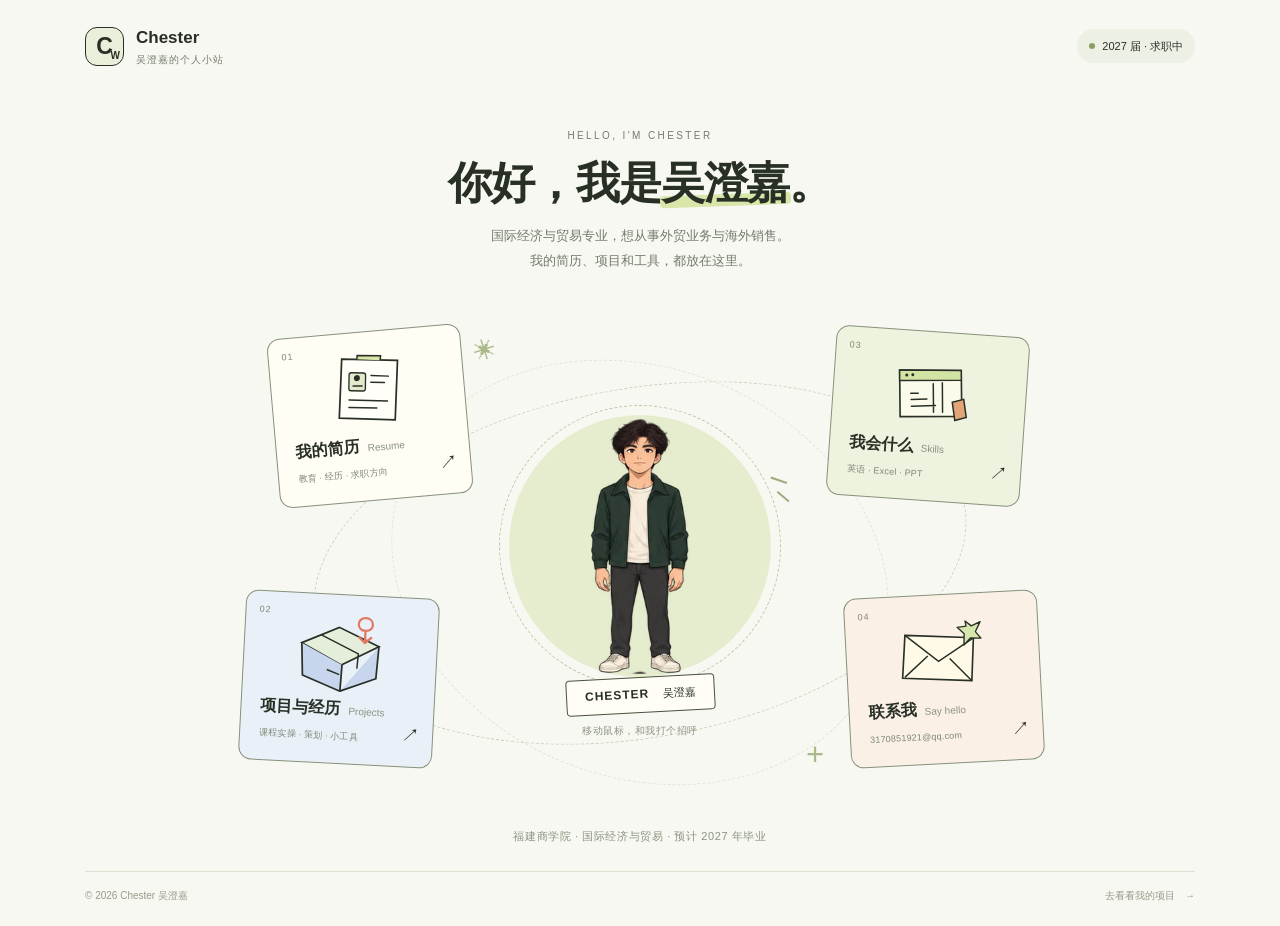
==== commit 1864ecf3: "Replace avatar with full-body cartoon Chester and retain gaze interaction" ====
--- a/index.html
+++ b/index.html
@@ -1,7 +1,7 @@
 <!doctype html><html lang="zh-CN"><head><meta charset="utf-8"><meta name="viewport" content="width=device-width,initial-scale=1"><meta name="description" content="吴澄嘉 Chester 的个人小站。福建商学院国际经济与贸易，2027 届，外贸业务与海外销售。"><meta name="theme-color" content="#f7f8f1"><title>Chester 吴澄嘉｜个人小站</title><link rel="stylesheet" href="home.css"></head><body><a class="skip" href="#main">跳转至内容</a><header class="topbar"><a class="wordmark" href="index.html"><span class="logo-mark">C<span>W</span></span><span>Chester<span class="wordmark-sub">吴澄嘉的个人小站</span></span></a><a class="availability" href="resume.html"><i></i>2027 届 · 求职中</a></header><main id="main"><section class="welcome" aria-labelledby="homeTitle"><p class="eyebrow">HELLO, I'M CHESTER</p><h1 id="homeTitle">你好，我是<span>吴澄嘉</span>。</h1><p class="intro">国际经济与贸易专业，想从事外贸业务与海外销售。<br class="desktop-break">我的简历、项目和工具，都放在这里。</p></section><section class="personal-world" aria-label="简历、项目、技能和联系入口"><span class="orbit-line orbit-one" aria-hidden="true"></span><span class="orbit-line orbit-two" aria-hidden="true"></span><span class="spark spark-one" aria-hidden="true">✳</span><span class="spark spark-two" aria-hidden="true">+</span>
 <a class="world-card resume-card" href="resume.html" aria-label="查看我的简历"><span class="card-number">01</span><svg class="card-art" viewBox="0 0 160 105" aria-hidden="true"><path d="M49 9 123 17 113 96 39 87Z" fill="#fffef9" stroke="currentColor" stroke-width="2.3"/><path d="m69 11 1-5 31 3-1 6" fill="#d8e6aa" stroke="currentColor" stroke-width="2"/><rect x="56" y="29" width="22" height="24" rx="3" fill="#e2eacd" stroke="currentColor" stroke-width="1.8" transform="rotate(6 67 41)"/><circle cx="67" cy="36" r="4" fill="currentColor"/><path d="m61 46 12 1M86 34l23 3M85 43l18 2M54 64l51 6M53 74l37 4" stroke="currentColor" stroke-width="2" stroke-linecap="round"/></svg><strong>我的简历<span>Resume</span></strong><span class="card-detail">教育 · 经历 · 求职方向</span><span class="card-arrow">↗</span></a>
 <a class="world-card project-card" href="projects.html" id="work" aria-label="查看我的项目和经历"><span id="lab" class="anchor"></span><span class="card-number">02</span><svg class="card-art" viewBox="0 0 160 105" aria-hidden="true"><path d="M28 42 77 19l54 23-49 27Z" fill="#e5eddb" stroke="currentColor" stroke-width="2.3"/><path d="m28 42 3 43 51 19 1-35m48-27-2 43-47 19" fill="#c7d6ed" stroke="currentColor" stroke-width="2.3" stroke-linejoin="round"/><path d="m53 30 51 23-1 20M63 76l17 6" fill="none" stroke="currentColor" stroke-width="2"/><path d="M112 5c-13 0-12 17 0 17 13 0 12-17 0-17Zm0 17v16m-8-7 8 7 8-7" fill="none" stroke="#e27862" stroke-width="3" stroke-linecap="round"/></svg><strong>项目与经历<span>Projects</span></strong><span class="card-detail">课程实操 · 策划 · 小工具</span><span class="card-arrow">↗</span></a>
-<div class="avatar-stage" id="avatarStage"><div class="avatar-halo" aria-hidden="true"></div><div class="avatar-doodle" aria-hidden="true"><span></span><span></span></div><div class="avatar-canvas" id="avatarCanvas"><img class="avatar-fallback" id="avatarFallback" src="assets/chester-avatar.png" alt="Chester 的手绘虚拟形象" width="512" height="512" fetchpriority="high"><div class="avatar-sprite" id="avatarSprite" role="img" aria-label="Chester 随鼠标调整注视方向的虚拟形象" hidden></div></div><span class="name-sticker">CHESTER <span>吴澄嘉</span></span><p class="motion-hint" id="motionHint">从四个入口认识我</p></div>
+<div class="avatar-stage" id="avatarStage"><div class="avatar-halo" aria-hidden="true"></div><div class="avatar-doodle" aria-hidden="true"><span></span><span></span></div><div class="avatar-canvas" id="avatarCanvas"><img class="avatar-fallback" id="avatarFallback" src="assets/chester-cartoon.png" alt="Chester 的插画虚拟形象" width="512" height="512" fetchpriority="high"><div class="avatar-sprite" id="avatarSprite" role="img" aria-label="Chester 随鼠标调整注视方向的虚拟形象" hidden></div></div><span class="name-sticker">CHESTER <span>吴澄嘉</span></span><p class="motion-hint" id="motionHint">从四个入口认识我</p></div>
 <button class="world-card skill-card" id="skills" type="button" aria-haspopup="dialog" aria-controls="skillsDialog"><span class="card-number">03</span><svg class="card-art" viewBox="0 0 160 105" aria-hidden="true"><path d="m38 28 82-5 5 61-82 6Z" fill="#fbfbeb" stroke="currentColor" stroke-width="2.2"/><path d="m38 28 82-5 1 13-82 6Z" fill="#d2e4a4" stroke="currentColor" stroke-width="2"/><circle cx="48" cy="34" r="2" fill="currentColor"/><circle cx="56" cy="33" r="2" fill="currentColor"/><path d="m55 58 10-1m-9 9 21-2m-20 11 32-3m7-31 3 39m-15-37 3 38" stroke="currentColor" stroke-width="2" stroke-linecap="round"/><path d="m111 66 15-5 5 24-15 5Z" fill="#e5a477" stroke="currentColor" stroke-width="2"/></svg><strong>我会什么<span>Skills</span></strong><span class="card-detail">英语 · Excel · PPT</span><span class="card-arrow">↗</span></button>
 <a class="world-card contact-card" href="mailto:3170851921@qq.com" id="about" aria-label="发邮件联系 Chester"><span class="card-number">04</span><svg class="card-art" viewBox="0 0 160 105" aria-hidden="true"><path d="m31 27 91 8-5 57-92-8Z" fill="#fff9e8" stroke="currentColor" stroke-width="2.2"/><path d="m31 27 43 37 48-29M28 83l32-27m57 36-28-31" fill="none" stroke="currentColor" stroke-width="2"/><path d="m112 12 8 7 12-5-7 13 7 9-14-1-9 9 1-15-9-9 12-1Z" fill="#d6e5ac" stroke="currentColor" stroke-width="1.8" stroke-linejoin="round"/></svg><strong>联系我<span>Say hello</span></strong><span class="card-detail">3170851921@qq.com</span><span class="card-arrow">↗</span></a></section><p class="school-note" id="experience">福建商学院 · 国际经济与贸易 · 预计 2027 年毕业</p></main><footer><span>© 2026 Chester 吴澄嘉</span><a href="projects.html">去看看我的项目 <span>→</span></a></footer>
 <dialog id="skillsDialog" aria-labelledby="skillsTitle"><button class="dialog-close" type="button" aria-label="关闭技能介绍">×</button><p class="eyebrow">SKILLS</p><h2 id="skillsTitle">我用过的工具与做过的练习</h2><div class="skill-list"><article><span>EN</span><div><h3>英语</h3><p>大学英语六级。口语可用于工作沟通（自评），项目中附有商务邮件练习稿。</p></div></article><article><span>XL</span><div><h3>Excel</h3><p>用于外贸相关数据整理与分析。</p></div></article><article><span>PPT</span><div><h3>PowerPoint</h3><p>用于项目介绍与汇报，整理课程的操作流程和参与内容。</p></div></article><article><span>TRADE</span><div><h3>外贸课程实操</h3><p>在世格平台参与中国结出口模拟，做过客户开发、邮件、报价谈判、合同、报关、单证和成本核算。</p><a href="course-project.html">查看课程项目 →</a></div></article></div><a class="dialog-resume" href="resume.html">查看完整简历 ↗</a></dialog><script type="module" src="home.js"></script></body></html>
--- a/home.css
+++ b/home.css
@@ -1,3 +1,12 @@
-:root{--paper:#f7f8f1;--ink:#283026;--muted:#737c6f;--green:#d8e6aa;--line:#dce1d2}*{box-sizing:border-box}html{scroll-behavior:smooth}body{margin:0;background:var(--paper);color:var(--ink);font:15px/1.65 'Segoe UI','Microsoft Yahei',Arial,sans-serif}a{color:inherit;text-decoration:none}button{font:inherit;color:inherit;cursor:pointer}button,a{touch-action:manipulation}a:focus-visible,button:focus-visible{outline:3px solid #7f9c51;outline-offset:6px}.topbar{max-width:1180px;margin:auto;padding:24px 35px;display:flex;align-items:center;justify-content:space-between}.wordmark{display:flex;align-items:center;gap:12px;font-size:17px;font-weight:700}.logo-mark{position:relative;display:grid;place-items:center;width:39px;height:39px;border:1.5px solid var(--ink);border-radius:12px;background:#e9efda;font-size:23px}.logo-mark span{font-size:10px;position:absolute;right:3px;bottom:0}.wordmark-sub{display:block;font-size:10px;font-weight:400;color:var(--muted);letter-spacing:1px}.availability{font-size:11px;display:flex;align-items:center;gap:7px;background:#edf1e5;padding:8px 12px;border-radius:30px}.availability i{width:6px;height:6px;background:#8b9e65;border-radius:50%}.welcome{text-align:center;padding:16px 20px 0}.eyebrow{font-size:10px;color:var(--muted);letter-spacing:2.4px;margin:0 0 10px}.welcome h1{font-size:clamp(27px,4vw,44px);letter-spacing:-1.4px;font-weight:600;line-height:1.3;margin:0 0 13px}.welcome h1 span{position:relative;z-index:0}.welcome h1 span:after{content:'';position:absolute;left:-1px;right:-2px;bottom:1px;height:12px;background:var(--green);z-index:-1;border-radius:4px;transform:rotate(-2deg)}.intro{font-size:13px;line-height:1.9;color:var(--muted);margin:0}.personal-world{position:relative;width:min(920px,100%);height:510px;margin:2px auto 0}.avatar-stage{position:absolute;width:280px;left:50%;top:105px;transform:translateX(-50%);text-align:center}.avatar-halo{position:absolute;width:262px;height:262px;border-radius:50%;background:#e6edcf;left:9px;top:12px;z-index:-1}.avatar-halo:after{content:'';position:absolute;inset:-10px;border:1px dashed #bac7a4;border-radius:50%;transform:rotate(10deg)}.avatar-canvas{position:relative;width:280px;height:280px;isolation:isolate}.avatar-fallback{width:100%;height:100%;object-fit:contain;display:block}.avatar-sprite{position:absolute;inset:0;background-repeat:no-repeat;background-size:300% 300%;background-position:50% 50%}.avatar-doodle{position:absolute;inset:0;pointer-events:none}.avatar-doodle span:first-child{position:absolute;right:-6px;top:76px;width:17px;height:10px;border-top:2px solid #9dac80;transform:rotate(19deg)}.avatar-doodle span:last-child{position:absolute;right:-9px;top:92px;width:15px;height:7px;border-top:2px solid #9dac80;transform:rotate(40deg)}.name-sticker{position:relative;display:inline-block;top:-6px;font-size:12px;font-weight:700;letter-spacing:1px;background:#fffdf5;border:1.3px solid #49513f;border-radius:4px;padding:7px 18px;transform:rotate(-3deg)}.name-sticker span{font-size:11px;font-weight:400;letter-spacing:0;margin-left:9px}.motion-hint{font-size:10px;letter-spacing:.5px;color:#8d9582;margin:5px 0}.world-card{position:absolute;display:block;width:194px;height:170px;padding:17px 19px;border:1.4px solid #87927c;background:#fafbf6;border-radius:13px;text-align:left;transition:transform .24s ease,box-shadow .24s ease,border-color .24s ease}.world-card:hover{transform:translateY(-6px) rotate(0deg);box-shadow:0 8px 0 #d8dfc7;border-color:#425137}.card-number{font-size:9px;letter-spacing:1px;position:absolute;top:11px;left:13px;color:#7e8974}.card-art{display:block;width:120px;height:81px;margin:0 auto 4px}.world-card strong{font-size:16px;font-weight:650;line-height:1.2}.world-card strong>span{font-size:10px;font-weight:400;color:#8a9280;margin-left:8px}.card-detail{display:block;font-size:9px;color:#7d8675;margin-top:7px;letter-spacing:.2px}.card-arrow{position:absolute;right:13px;bottom:15px;font-size:18px}.resume-card{top:33px;left:93px;transform:rotate(-5deg);background:#fffdf4}.project-card{top:278px;left:62px;transform:rotate(3deg);background:#eaf0f7}.skill-card{top:33px;right:75px;transform:rotate(4deg);background:#eef3df}.contact-card{top:278px;right:59px;transform:rotate(-3deg);background:#fbf0e6}.orbit-line{position:absolute;border:1px dashed #cbd4bf;border-radius:50%;left:50%;top:50%;transform:translate(-50%,-48%) rotate(-10deg);width:660px;height:350px;z-index:-1}.orbit-two{width:510px;height:410px;transform:translate(-50%,-46%) rotate(22deg);opacity:.5}.spark{position:absolute;color:#a9b989;font-size:22px}.spark-one{left:32%;top:47px;transform:rotate(-18deg)}.spark-two{right:30%;bottom:45px;font-size:31px;font-weight:200}.school-note{text-align:center;font-size:11px;color:#8b9482;letter-spacing:.6px;margin:1px 15px 26px}footer{max-width:1110px;margin:0 auto;border-top:1px solid var(--line);padding:16px 0 22px;display:flex;justify-content:space-between;color:#949c8b;font-size:10px}footer a span{margin-left:7px}.anchor{position:absolute;top:0}.skip{position:absolute;left:10px;top:-100px}.skip:focus{top:10px;z-index:10;background:#fff;padding:12px}dialog{max-width:600px;width:calc(100% - 32px);border:1px solid #abb79b;border-radius:17px;background:#fbfcf7;color:var(--ink);padding:35px;max-height:85vh;box-shadow:0 22px 80px #25301b20}dialog::backdrop{background:#29322266;backdrop-filter:blur(4px)}.dialog-close{position:absolute;right:16px;top:9px;border:0;background:none;font-size:26px;color:#8d9781}dialog h2{font-size:24px;line-height:1.4;margin:0 15px 25px 0;letter-spacing:-.5px}.skill-list article{display:flex;gap:18px;border-top:1px solid var(--line);padding:17px 0}.skill-list article>span{display:grid;place-items:center;width:45px;height:45px;flex-shrink:0;border:1px solid #c2ceaf;border-radius:9px;background:#edf2e2;font-size:10px;font-weight:700}.skill-list h3{font-size:15px;margin:0 0 4px}.skill-list p{font-size:13px;color:var(--muted);margin:0}.skill-list a,.dialog-resume{font-size:12px;display:inline-block;color:#637d40;border-bottom:1px solid #a6b98b;margin-top:12px}.dialog-resume{margin-top:18px}body.dialog-open{overflow:hidden}@media(min-width:1000px) and (min-height:900px){.welcome{padding-top:35px}.personal-world{margin-top:12px;height:540px}.avatar-stage{top:117px}.resume-card,.skill-card{top:45px}.project-card,.contact-card{top:308px}}@media(max-width:760px){.topbar{padding:19px 22px}.wordmark-sub{font-size:9px}.availability{font-size:9px;padding:6px 9px}.welcome{padding-top:20px}.welcome h1{font-size:29px}.intro{font-size:12px}.personal-world{height:auto;margin:20px auto 25px;display:grid;grid-template-columns:1fr 1fr;gap:15px;padding:0 25px;max-width:470px}.avatar-stage{position:relative;left:auto;top:auto;transform:none;grid-column:1/-1;grid-row:1;width:210px;margin:0 auto 14px}.avatar-canvas{width:210px;height:210px}.avatar-halo{width:196px;height:196px;left:7px;top:8px}.avatar-halo:after{inset:-7px}.world-card{position:relative;top:auto;left:auto;right:auto;width:100%;height:154px;padding:14px 15px;transform:none!important;border-radius:12px}.card-art{height:65px;width:105px;margin-bottom:7px}.world-card strong{font-size:15px}.card-detail{font-size:9px}.card-number{font-size:8px;top:9px;left:10px}.world-card strong>span{font-size:9px;margin-left:6px}.card-arrow{bottom:11px;right:10px}.world-card:hover{box-shadow:0 4px 0 #d8dfc7}.orbit-line,.spark{display:none}.school-note{font-size:10px;margin-bottom:25px}footer{margin:0 23px;padding:14px 0 20px;font-size:9px}.motion-hint{font-size:9px}.name-sticker{font-size:11px;padding:6px 14px}.name-sticker span{font-size:10px}dialog{padding:28px 23px}dialog h2{font-size:21px}.skill-list article{gap:12px}.skill-list p{font-size:12px}}@media(prefers-reduced-motion:reduce){html{scroll-behavior:auto}.world-card{transition:none}.world-card:hover{transform:none;box-shadow:none}}
-
-[hidden]{display:none!important}
+:root{--paper:#f7f8f1;--ink:#283026;--muted:#737c6f;--green:#d8e6aa;--line:#dce1d2}*{box-sizing:border-box}html{scroll-behavior:smooth}body{margin:0;background:var(--paper);color:var(--ink);font:15px/1.65 'Segoe UI','Microsoft Yahei',Arial,sans-serif}a{color:inherit;text-decoration:none}button{font:inherit;color:inherit;cursor:pointer}button,a{touch-action:manipulation}a:focus-visible,button:focus-visible{outline:3px solid #7f9c51;outline-offset:6px}.topbar{max-width:1180px;margin:auto;padding:24px 35px;display:flex;align-items:center;justify-content:space-between}.wordmark{display:flex;align-items:center;gap:12px;font-size:17px;font-weight:700}.logo-mark{position:relative;display:grid;place-items:center;width:39px;height:39px;border:1.5px solid var(--ink);border-radius:12px;background:#e9efda;font-size:23px}.logo-mark span{font-size:10px;position:absolute;right:3px;bottom:0}.wordmark-sub{display:block;font-size:10px;font-weight:400;color:var(--muted);letter-spacing:1px}.availability{font-size:11px;display:flex;align-items:center;gap:7px;background:#edf1e5;padding:8px 12px;border-radius:30px}.availability i{width:6px;height:6px;background:#8b9e65;border-radius:50%}.welcome{text-align:center;padding:16px 20px 0}.eyebrow{font-size:10px;color:var(--muted);letter-spacing:2.4px;margin:0 0 10px}.welcome h1{font-size:clamp(27px,4vw,44px);letter-spacing:-1.4px;font-weight:600;line-height:1.3;margin:0 0 13px}.welcome h1 span{position:relative;z-index:0}.welcome h1 span:after{content:'';position:absolute;left:-1px;right:-2px;bottom:1px;height:12px;background:var(--green);z-index:-1;border-radius:4px;transform:rotate(-2deg)}.intro{font-size:13px;line-height:1.9;color:var(--muted);margin:0}.personal-world{position:relative;width:min(920px,100%);height:510px;margin:2px auto 0}.avatar-stage{position:absolute;width:280px;left:50%;top:105px;transform:translateX(-50%);text-align:center}.avatar-halo{position:absolute;width:262px;height:262px;border-radius:50%;background:#e6edcf;left:9px;top:12px;z-index:-1}.avatar-halo:after{content:'';position:absolute;inset:-10px;border:1px dashed #bac7a4;border-radius:50%;transform:rotate(10deg)}.avatar-canvas{position:relative;width:280px;height:280px;isolation:isolate}.avatar-fallback{width:100%;height:100%;object-fit:contain;display:block}.avatar-sprite{position:absolute;inset:0;background-repeat:no-repeat;background-size:300% 300%;background-position:50% 50%}.avatar-doodle{position:absolute;inset:0;pointer-events:none}.avatar-doodle span:first-child{position:absolute;right:-6px;top:76px;width:17px;height:10px;border-top:2px solid #9dac80;transform:rotate(19deg)}.avatar-doodle span:last-child{position:absolute;right:-9px;top:92px;width:15px;height:7px;border-top:2px solid #9dac80;transform:rotate(40deg)}.name-sticker{position:relative;display:inline-block;top:-6px;font-size:12px;font-weight:700;letter-spacing:1px;background:#fffdf5;border:1.3px solid #49513f;border-radius:4px;padding:7px 18px;transform:rotate(-3deg)}.name-sticker span{font-size:11px;font-weight:400;letter-spacing:0;margin-left:9px}.motion-hint{font-size:10px;letter-spacing:.5px;color:#8d9582;margin:5px 0}.world-card{position:absolute;display:block;width:194px;height:170px;padding:17px 19px;border:1.4px solid #87927c;background:#fafbf6;border-radius:13px;text-align:left;transition:transform .24s ease,box-shadow .24s ease,border-color .24s ease}.world-card:hover{transform:translateY(-6px) rotate(0deg);box-shadow:0 8px 0 #d8dfc7;border-color:#425137}.card-number{font-size:9px;letter-spacing:1px;position:absolute;top:11px;left:13px;color:#7e8974}.card-art{display:block;width:120px;height:81px;margin:0 auto 4px}.world-card strong{font-size:16px;font-weight:650;line-height:1.2}.world-card strong>span{font-size:10px;font-weight:400;color:#8a9280;margin-left:8px}.card-detail{display:block;font-size:9px;color:#7d8675;margin-top:7px;letter-spacing:.2px}.card-arrow{position:absolute;right:13px;bottom:15px;font-size:18px}.resume-card{top:33px;left:93px;transform:rotate(-5deg);background:#fffdf4}.project-card{top:278px;left:62px;transform:rotate(3deg);background:#eaf0f7}.skill-card{top:33px;right:75px;transform:rotate(4deg);background:#eef3df}.contact-card{top:278px;right:59px;transform:rotate(-3deg);background:#fbf0e6}.orbit-line{position:absolute;border:1px dashed #cbd4bf;border-radius:50%;left:50%;top:50%;transform:translate(-50%,-48%) rotate(-10deg);width:660px;height:350px;z-index:-1}.orbit-two{width:510px;height:410px;transform:translate(-50%,-46%) rotate(22deg);opacity:.5}.spark{position:absolute;color:#a9b989;font-size:22px}.spark-one{left:32%;top:47px;transform:rotate(-18deg)}.spark-two{right:30%;bottom:45px;font-size:31px;font-weight:200}.school-note{text-align:center;font-size:11px;color:#8b9482;letter-spacing:.6px;margin:1px 15px 26px}footer{max-width:1110px;margin:0 auto;border-top:1px solid var(--line);padding:16px 0 22px;display:flex;justify-content:space-between;color:#949c8b;font-size:10px}footer a span{margin-left:7px}.anchor{position:absolute;top:0}.skip{position:absolute;left:10px;top:-100px}.skip:focus{top:10px;z-index:10;background:#fff;padding:12px}dialog{max-width:600px;width:calc(100% - 32px);border:1px solid #abb79b;border-radius:17px;background:#fbfcf7;color:var(--ink);padding:35px;max-height:85vh;box-shadow:0 22px 80px #25301b20}dialog::backdrop{background:#29322266;backdrop-filter:blur(4px)}.dialog-close{position:absolute;right:16px;top:9px;border:0;background:none;font-size:26px;color:#8d9781}dialog h2{font-size:24px;line-height:1.4;margin:0 15px 25px 0;letter-spacing:-.5px}.skill-list article{display:flex;gap:18px;border-top:1px solid var(--line);padding:17px 0}.skill-list article>span{display:grid;place-items:center;width:45px;height:45px;flex-shrink:0;border:1px solid #c2ceaf;border-radius:9px;background:#edf2e2;font-size:10px;font-weight:700}.skill-list h3{font-size:15px;margin:0 0 4px}.skill-list p{font-size:13px;color:var(--muted);margin:0}.skill-list a,.dialog-resume{font-size:12px;display:inline-block;color:#637d40;border-bottom:1px solid #a6b98b;margin-top:12px}.dialog-resume{margin-top:18px}body.dialog-open{overflow:hidden}@media(min-width:1000px) and (min-height:900px){.welcome{padding-top:35px}.personal-world{margin-top:12px;height:540px}.avatar-stage{top:117px}.resume-card,.skill-card{top:45px}.project-card,.contact-card{top:308px}}@media(max-width:760px){.topbar{padding:19px 22px}.wordmark-sub{font-size:9px}.availability{font-size:9px;padding:6px 9px}.welcome{padding-top:20px}.welcome h1{font-size:29px}.intro{font-size:12px}.personal-world{height:auto;margin:20px auto 25px;display:grid;grid-template-columns:1fr 1fr;gap:15px;padding:0 25px;max-width:470px}.avatar-stage{position:relative;left:auto;top:auto;transform:none;grid-column:1/-1;grid-row:1;width:210px;margin:0 auto 14px}.avatar-canvas{width:210px;height:210px}.avatar-halo{width:196px;height:196px;left:7px;top:8px}.avatar-halo:after{inset:-7px}.world-card{position:relative;top:auto;left:auto;right:auto;width:100%;height:154px;padding:14px 15px;transform:none!important;border-radius:12px}.card-art{height:65px;width:105px;margin-bottom:7px}.world-card strong{font-size:15px}.card-detail{font-size:9px}.card-number{font-size:8px;top:9px;left:10px}.world-card strong>span{font-size:9px;margin-left:6px}.card-arrow{bottom:11px;right:10px}.world-card:hover{box-shadow:0 4px 0 #d8dfc7}.orbit-line,.spark{display:none}.school-note{font-size:10px;margin-bottom:25px}footer{margin:0 23px;padding:14px 0 20px;font-size:9px}.motion-hint{font-size:9px}.name-sticker{font-size:11px;padding:6px 14px}.name-sticker span{font-size:10px}dialog{padding:28px 23px}dialog h2{font-size:21px}.skill-list article{gap:12px}.skill-list p{font-size:12px}}@media(prefers-reduced-motion:reduce){html{scroll-behavior:auto}.world-card{transition:none}.world-card:hover{transform:none;box-shadow:none}}
+
+[hidden]{display:none!important}
+
+/* Portrait crop for the redesigned upper-body avatar. */
+.avatar-canvas{border-radius:50%;overflow:hidden}
+
+/* Portrait crop for the redesigned upper-body avatar. */
+.avatar-canvas{border-radius:50%;overflow:hidden}
+
+/* Full-body avatar: keep shoes and hair visible. */
+.avatar-canvas{border-radius:0;overflow:visible}
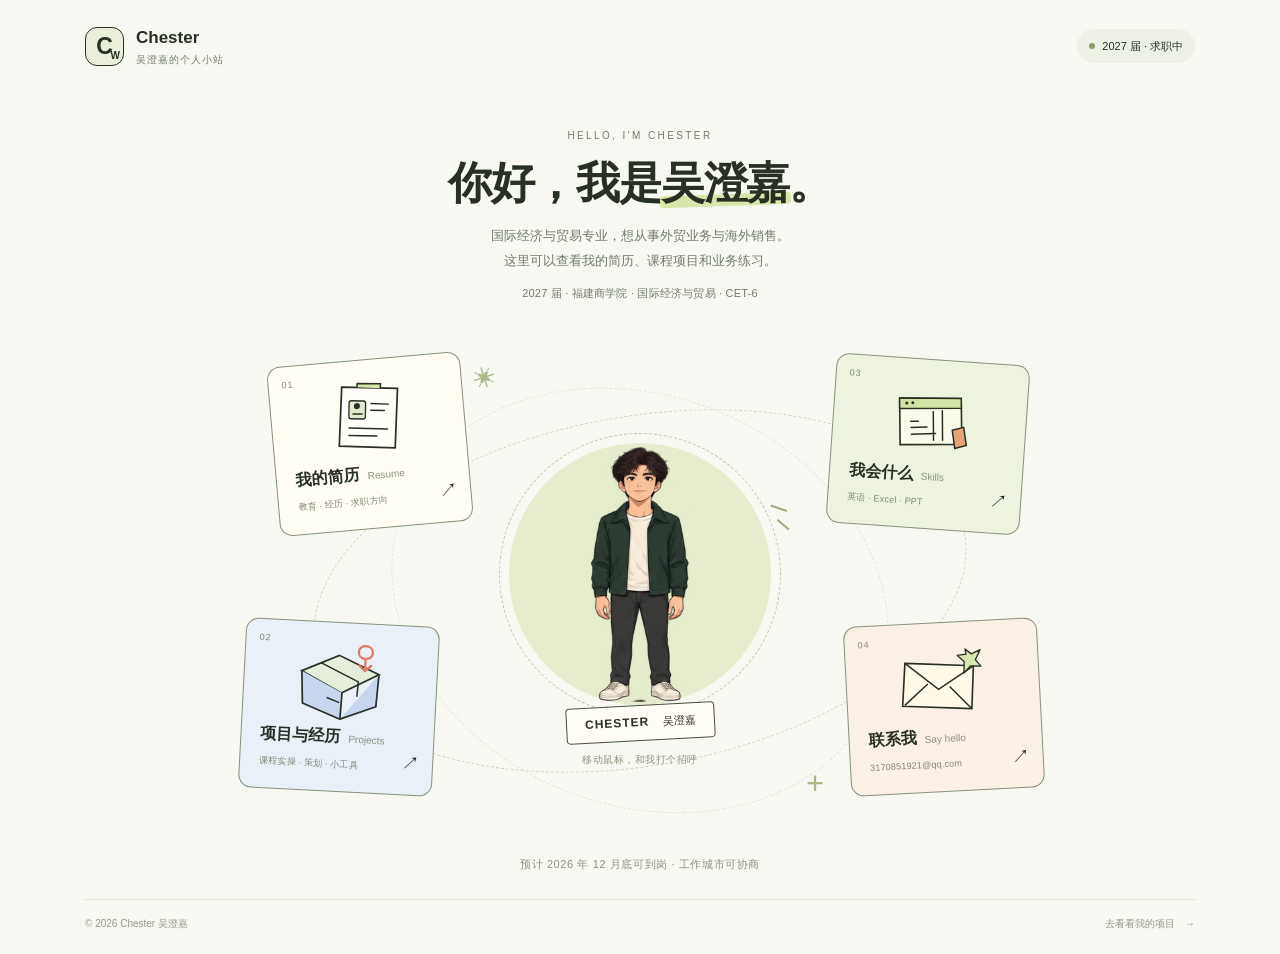
==== commit fa8328c0: "Clarify graduate applicant profile and project evidence; remove restaurant experience" ====
--- a/index.html
+++ b/index.html
@@ -1,7 +1,7 @@
-<!doctype html><html lang="zh-CN"><head><meta charset="utf-8"><meta name="viewport" content="width=device-width,initial-scale=1"><meta name="description" content="吴澄嘉 Chester 的个人小站。福建商学院国际经济与贸易，2027 届，外贸业务与海外销售。"><meta name="theme-color" content="#f7f8f1"><title>Chester 吴澄嘉｜个人小站</title><link rel="stylesheet" href="home.css"></head><body><a class="skip" href="#main">跳转至内容</a><header class="topbar"><a class="wordmark" href="index.html"><span class="logo-mark">C<span>W</span></span><span>Chester<span class="wordmark-sub">吴澄嘉的个人小站</span></span></a><a class="availability" href="resume.html"><i></i>2027 届 · 求职中</a></header><main id="main"><section class="welcome" aria-labelledby="homeTitle"><p class="eyebrow">HELLO, I'M CHESTER</p><h1 id="homeTitle">你好，我是<span>吴澄嘉</span>。</h1><p class="intro">国际经济与贸易专业，想从事外贸业务与海外销售。<br class="desktop-break">我的简历、项目和工具，都放在这里。</p></section><section class="personal-world" aria-label="简历、项目、技能和联系入口"><span class="orbit-line orbit-one" aria-hidden="true"></span><span class="orbit-line orbit-two" aria-hidden="true"></span><span class="spark spark-one" aria-hidden="true">✳</span><span class="spark spark-two" aria-hidden="true">+</span>
+<!doctype html><html lang="zh-CN"><head><meta charset="utf-8"><meta name="viewport" content="width=device-width,initial-scale=1"><meta name="description" content="吴澄嘉 Chester 的个人小站。福建商学院国际经济与贸易，2027 届，外贸业务与海外销售。"><meta name="theme-color" content="#f7f8f1"><title>Chester 吴澄嘉｜个人小站</title><link rel="stylesheet" href="home.css?v=hr-20261027"></head><body><a class="skip" href="#main">跳转至内容</a><header class="topbar"><a class="wordmark" href="index.html"><span class="logo-mark">C<span>W</span></span><span>Chester<span class="wordmark-sub">吴澄嘉的个人小站</span></span></a><a class="availability" href="resume.html"><i></i>2027 届 · 求职中</a></header><main id="main"><section class="welcome" aria-labelledby="homeTitle"><p class="eyebrow">HELLO, I'M CHESTER</p><h1 id="homeTitle">你好，我是<span>吴澄嘉</span>。</h1><p class="intro">国际经济与贸易专业，想从事外贸业务与海外销售。<br class="desktop-break">这里可以查看我的简历、课程项目和业务练习。</p><p class="quick-facts">2027 届 · 福建商学院 · 国际经济与贸易 · CET-6</p></section><section class="personal-world" aria-label="简历、项目、技能和联系入口"><span class="orbit-line orbit-one" aria-hidden="true"></span><span class="orbit-line orbit-two" aria-hidden="true"></span><span class="spark spark-one" aria-hidden="true">✳</span><span class="spark spark-two" aria-hidden="true">+</span>
 <a class="world-card resume-card" href="resume.html" aria-label="查看我的简历"><span class="card-number">01</span><svg class="card-art" viewBox="0 0 160 105" aria-hidden="true"><path d="M49 9 123 17 113 96 39 87Z" fill="#fffef9" stroke="currentColor" stroke-width="2.3"/><path d="m69 11 1-5 31 3-1 6" fill="#d8e6aa" stroke="currentColor" stroke-width="2"/><rect x="56" y="29" width="22" height="24" rx="3" fill="#e2eacd" stroke="currentColor" stroke-width="1.8" transform="rotate(6 67 41)"/><circle cx="67" cy="36" r="4" fill="currentColor"/><path d="m61 46 12 1M86 34l23 3M85 43l18 2M54 64l51 6M53 74l37 4" stroke="currentColor" stroke-width="2" stroke-linecap="round"/></svg><strong>我的简历<span>Resume</span></strong><span class="card-detail">教育 · 经历 · 求职方向</span><span class="card-arrow">↗</span></a>
 <a class="world-card project-card" href="projects.html" id="work" aria-label="查看我的项目和经历"><span id="lab" class="anchor"></span><span class="card-number">02</span><svg class="card-art" viewBox="0 0 160 105" aria-hidden="true"><path d="M28 42 77 19l54 23-49 27Z" fill="#e5eddb" stroke="currentColor" stroke-width="2.3"/><path d="m28 42 3 43 51 19 1-35m48-27-2 43-47 19" fill="#c7d6ed" stroke="currentColor" stroke-width="2.3" stroke-linejoin="round"/><path d="m53 30 51 23-1 20M63 76l17 6" fill="none" stroke="currentColor" stroke-width="2"/><path d="M112 5c-13 0-12 17 0 17 13 0 12-17 0-17Zm0 17v16m-8-7 8 7 8-7" fill="none" stroke="#e27862" stroke-width="3" stroke-linecap="round"/></svg><strong>项目与经历<span>Projects</span></strong><span class="card-detail">课程实操 · 策划 · 小工具</span><span class="card-arrow">↗</span></a>
 <div class="avatar-stage" id="avatarStage"><div class="avatar-halo" aria-hidden="true"></div><div class="avatar-doodle" aria-hidden="true"><span></span><span></span></div><div class="avatar-canvas" id="avatarCanvas"><img class="avatar-fallback" id="avatarFallback" src="assets/chester-cartoon.png" alt="Chester 的插画虚拟形象" width="512" height="512" fetchpriority="high"><div class="avatar-sprite" id="avatarSprite" role="img" aria-label="Chester 随鼠标调整注视方向的虚拟形象" hidden></div></div><span class="name-sticker">CHESTER <span>吴澄嘉</span></span><p class="motion-hint" id="motionHint">从四个入口认识我</p></div>
 <button class="world-card skill-card" id="skills" type="button" aria-haspopup="dialog" aria-controls="skillsDialog"><span class="card-number">03</span><svg class="card-art" viewBox="0 0 160 105" aria-hidden="true"><path d="m38 28 82-5 5 61-82 6Z" fill="#fbfbeb" stroke="currentColor" stroke-width="2.2"/><path d="m38 28 82-5 1 13-82 6Z" fill="#d2e4a4" stroke="currentColor" stroke-width="2"/><circle cx="48" cy="34" r="2" fill="currentColor"/><circle cx="56" cy="33" r="2" fill="currentColor"/><path d="m55 58 10-1m-9 9 21-2m-20 11 32-3m7-31 3 39m-15-37 3 38" stroke="currentColor" stroke-width="2" stroke-linecap="round"/><path d="m111 66 15-5 5 24-15 5Z" fill="#e5a477" stroke="currentColor" stroke-width="2"/></svg><strong>我会什么<span>Skills</span></strong><span class="card-detail">英语 · Excel · PPT</span><span class="card-arrow">↗</span></button>
-<a class="world-card contact-card" href="mailto:3170851921@qq.com" id="about" aria-label="发邮件联系 Chester"><span class="card-number">04</span><svg class="card-art" viewBox="0 0 160 105" aria-hidden="true"><path d="m31 27 91 8-5 57-92-8Z" fill="#fff9e8" stroke="currentColor" stroke-width="2.2"/><path d="m31 27 43 37 48-29M28 83l32-27m57 36-28-31" fill="none" stroke="currentColor" stroke-width="2"/><path d="m112 12 8 7 12-5-7 13 7 9-14-1-9 9 1-15-9-9 12-1Z" fill="#d6e5ac" stroke="currentColor" stroke-width="1.8" stroke-linejoin="round"/></svg><strong>联系我<span>Say hello</span></strong><span class="card-detail">3170851921@qq.com</span><span class="card-arrow">↗</span></a></section><p class="school-note" id="experience">福建商学院 · 国际经济与贸易 · 预计 2027 年毕业</p></main><footer><span>© 2026 Chester 吴澄嘉</span><a href="projects.html">去看看我的项目 <span>→</span></a></footer>
-<dialog id="skillsDialog" aria-labelledby="skillsTitle"><button class="dialog-close" type="button" aria-label="关闭技能介绍">×</button><p class="eyebrow">SKILLS</p><h2 id="skillsTitle">我用过的工具与做过的练习</h2><div class="skill-list"><article><span>EN</span><div><h3>英语</h3><p>大学英语六级。口语可用于工作沟通（自评），项目中附有商务邮件练习稿。</p></div></article><article><span>XL</span><div><h3>Excel</h3><p>用于外贸相关数据整理与分析。</p></div></article><article><span>PPT</span><div><h3>PowerPoint</h3><p>用于项目介绍与汇报，整理课程的操作流程和参与内容。</p></div></article><article><span>TRADE</span><div><h3>外贸课程实操</h3><p>在世格平台参与中国结出口模拟，做过客户开发、邮件、报价谈判、合同、报关、单证和成本核算。</p><a href="course-project.html">查看课程项目 →</a></div></article></div><a class="dialog-resume" href="resume.html">查看完整简历 ↗</a></dialog><script type="module" src="home.js"></script></body></html>+<a class="world-card contact-card" href="mailto:3170851921@qq.com" id="about" aria-label="发邮件联系 Chester"><span class="card-number">04</span><svg class="card-art" viewBox="0 0 160 105" aria-hidden="true"><path d="m31 27 91 8-5 57-92-8Z" fill="#fff9e8" stroke="currentColor" stroke-width="2.2"/><path d="m31 27 43 37 48-29M28 83l32-27m57 36-28-31" fill="none" stroke="currentColor" stroke-width="2"/><path d="m112 12 8 7 12-5-7 13 7 9-14-1-9 9 1-15-9-9 12-1Z" fill="#d6e5ac" stroke="currentColor" stroke-width="1.8" stroke-linejoin="round"/></svg><strong>联系我<span>Say hello</span></strong><span class="card-detail">3170851921@qq.com</span><span class="card-arrow">↗</span></a></section><p class="school-note" id="experience">预计 2026 年 12 月底可到岗 · 工作城市可协商</p></main><footer><span>© 2026 Chester 吴澄嘉</span><a href="projects.html">去看看我的项目 <span>→</span></a></footer>
+<dialog id="skillsDialog" aria-labelledby="skillsTitle"><button class="dialog-close" type="button" aria-label="关闭技能介绍">×</button><p class="eyebrow">SKILLS</p><h2 id="skillsTitle">我用过的工具与做过的练习</h2><div class="skill-list"><article><span>EN</span><div><h3>英语</h3><p>大学英语六级（CET-6）；口语可用于工作沟通（自评）。</p></div></article><article><span>XL</span><div><h3>Excel</h3><p>在课程项目中用于外贸相关数据整理与分析。</p><a href="knot-artifacts.html#quote">查看报价与成本复盘 →</a></div></article><article><span>PPT</span><div><h3>PowerPoint</h3><p>在课程中用于项目介绍与汇报。</p></div></article><article><span>TRADE</span><div><h3>外贸课程实操</h3><p>在世格平台参与中国结出口模拟，做过客户开发、邮件、报价谈判、合同、报关、单证和成本核算。</p><a href="course-project.html">查看课程项目 →</a></div></article></div><a class="dialog-resume" href="resume.html">查看完整简历 ↗</a></dialog><script type="module" src="home.js?v=hr-20261027"></script></body></html>
--- a/home.css
+++ b/home.css
@@ -10,3 +10,5 @@
 
 /* Full-body avatar: keep shoes and hair visible. */
 .avatar-canvas{border-radius:0;overflow:visible}
+
+.quick-facts{font-size:11px;color:var(--muted);margin:10px 15px 0;letter-spacing:.2px}@media(max-width:760px){.quick-facts{font-size:10px}}
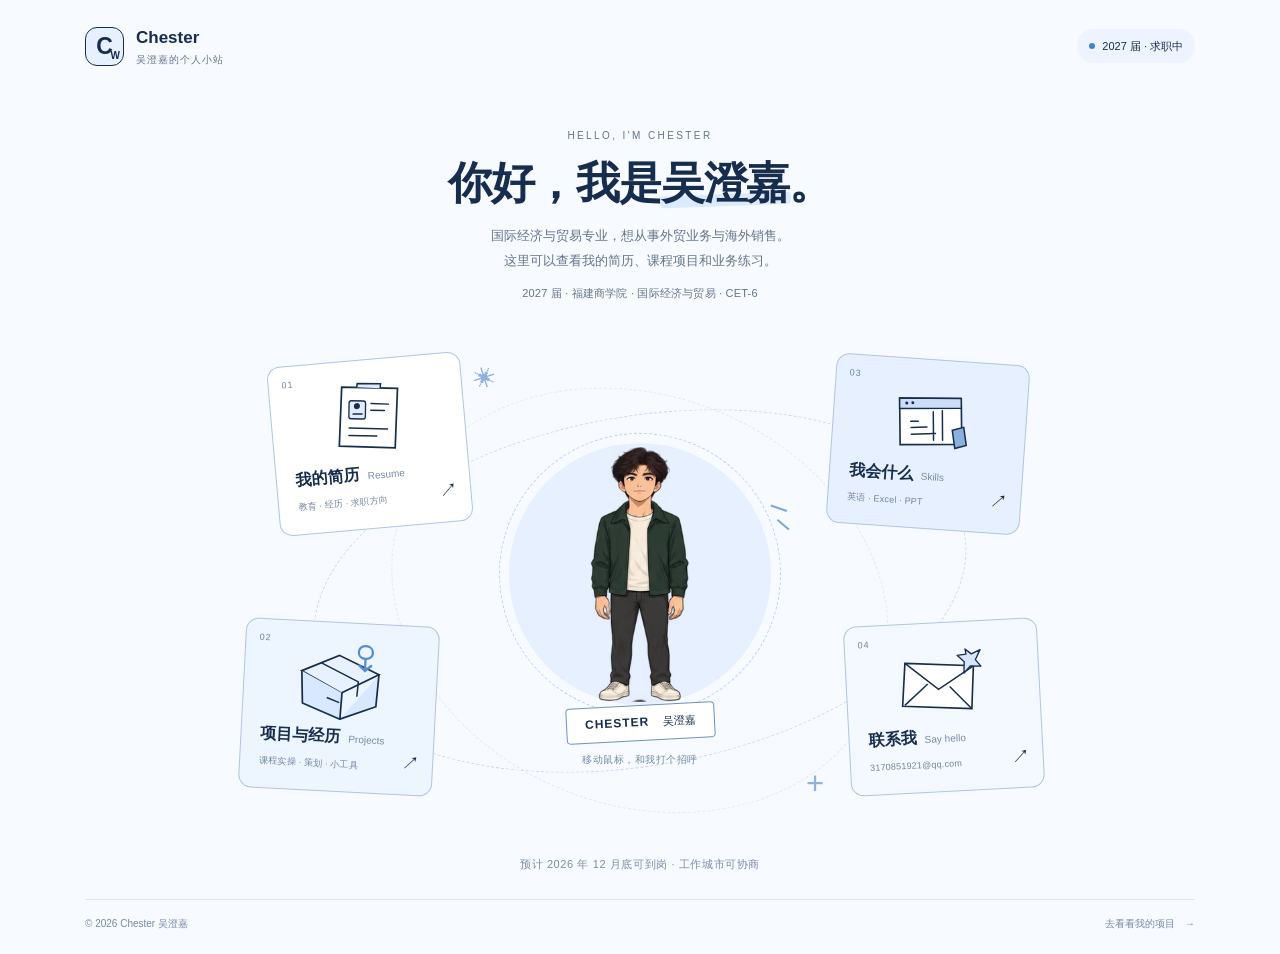
==== commit 2b5f8965: "Unify portfolio in blue and white and add editable trade review Excel workbook" ====
--- a/index.html
+++ b/index.html
@@ -1,7 +1,7 @@
-<!doctype html><html lang="zh-CN"><head><meta charset="utf-8"><meta name="viewport" content="width=device-width,initial-scale=1"><meta name="description" content="吴澄嘉 Chester 的个人小站。福建商学院国际经济与贸易，2027 届，外贸业务与海外销售。"><meta name="theme-color" content="#f7f8f1"><title>Chester 吴澄嘉｜个人小站</title><link rel="stylesheet" href="home.css?v=hr-20261027"></head><body><a class="skip" href="#main">跳转至内容</a><header class="topbar"><a class="wordmark" href="index.html"><span class="logo-mark">C<span>W</span></span><span>Chester<span class="wordmark-sub">吴澄嘉的个人小站</span></span></a><a class="availability" href="resume.html"><i></i>2027 届 · 求职中</a></header><main id="main"><section class="welcome" aria-labelledby="homeTitle"><p class="eyebrow">HELLO, I'M CHESTER</p><h1 id="homeTitle">你好，我是<span>吴澄嘉</span>。</h1><p class="intro">国际经济与贸易专业，想从事外贸业务与海外销售。<br class="desktop-break">这里可以查看我的简历、课程项目和业务练习。</p><p class="quick-facts">2027 届 · 福建商学院 · 国际经济与贸易 · CET-6</p></section><section class="personal-world" aria-label="简历、项目、技能和联系入口"><span class="orbit-line orbit-one" aria-hidden="true"></span><span class="orbit-line orbit-two" aria-hidden="true"></span><span class="spark spark-one" aria-hidden="true">✳</span><span class="spark spark-two" aria-hidden="true">+</span>
-<a class="world-card resume-card" href="resume.html" aria-label="查看我的简历"><span class="card-number">01</span><svg class="card-art" viewBox="0 0 160 105" aria-hidden="true"><path d="M49 9 123 17 113 96 39 87Z" fill="#fffef9" stroke="currentColor" stroke-width="2.3"/><path d="m69 11 1-5 31 3-1 6" fill="#d8e6aa" stroke="currentColor" stroke-width="2"/><rect x="56" y="29" width="22" height="24" rx="3" fill="#e2eacd" stroke="currentColor" stroke-width="1.8" transform="rotate(6 67 41)"/><circle cx="67" cy="36" r="4" fill="currentColor"/><path d="m61 46 12 1M86 34l23 3M85 43l18 2M54 64l51 6M53 74l37 4" stroke="currentColor" stroke-width="2" stroke-linecap="round"/></svg><strong>我的简历<span>Resume</span></strong><span class="card-detail">教育 · 经历 · 求职方向</span><span class="card-arrow">↗</span></a>
-<a class="world-card project-card" href="projects.html" id="work" aria-label="查看我的项目和经历"><span id="lab" class="anchor"></span><span class="card-number">02</span><svg class="card-art" viewBox="0 0 160 105" aria-hidden="true"><path d="M28 42 77 19l54 23-49 27Z" fill="#e5eddb" stroke="currentColor" stroke-width="2.3"/><path d="m28 42 3 43 51 19 1-35m48-27-2 43-47 19" fill="#c7d6ed" stroke="currentColor" stroke-width="2.3" stroke-linejoin="round"/><path d="m53 30 51 23-1 20M63 76l17 6" fill="none" stroke="currentColor" stroke-width="2"/><path d="M112 5c-13 0-12 17 0 17 13 0 12-17 0-17Zm0 17v16m-8-7 8 7 8-7" fill="none" stroke="#e27862" stroke-width="3" stroke-linecap="round"/></svg><strong>项目与经历<span>Projects</span></strong><span class="card-detail">课程实操 · 策划 · 小工具</span><span class="card-arrow">↗</span></a>
+<!doctype html><html lang="zh-CN"><head><meta charset="utf-8"><meta name="viewport" content="width=device-width,initial-scale=1"><meta name="description" content="吴澄嘉 Chester 的个人小站。福建商学院国际经济与贸易，2027 届，外贸业务与海外销售。"><meta name="theme-color" content="#f7faff"><title>Chester 吴澄嘉｜个人小站</title><link rel="stylesheet" href="home.css?v=blue-white-20261027"></head><body><a class="skip" href="#main">跳转至内容</a><header class="topbar"><a class="wordmark" href="index.html"><span class="logo-mark">C<span>W</span></span><span>Chester<span class="wordmark-sub">吴澄嘉的个人小站</span></span></a><a class="availability" href="resume.html"><i></i>2027 届 · 求职中</a></header><main id="main"><section class="welcome" aria-labelledby="homeTitle"><p class="eyebrow">HELLO, I'M CHESTER</p><h1 id="homeTitle">你好，我是<span>吴澄嘉</span>。</h1><p class="intro">国际经济与贸易专业，想从事外贸业务与海外销售。<br class="desktop-break">这里可以查看我的简历、课程项目和业务练习。</p><p class="quick-facts">2027 届 · 福建商学院 · 国际经济与贸易 · CET-6</p></section><section class="personal-world" aria-label="简历、项目、技能和联系入口"><span class="orbit-line orbit-one" aria-hidden="true"></span><span class="orbit-line orbit-two" aria-hidden="true"></span><span class="spark spark-one" aria-hidden="true">✳</span><span class="spark spark-two" aria-hidden="true">+</span>
+<a class="world-card resume-card" href="resume.html" aria-label="查看我的简历"><span class="card-number">01</span><svg class="card-art" viewBox="0 0 160 105" aria-hidden="true"><path d="M49 9 123 17 113 96 39 87Z" fill="#ffffff" stroke="currentColor" stroke-width="2.3"/><path d="m69 11 1-5 31 3-1 6" fill="#dbeafe" stroke="currentColor" stroke-width="2"/><rect x="56" y="29" width="22" height="24" rx="3" fill="#e1edff" stroke="currentColor" stroke-width="1.8" transform="rotate(6 67 41)"/><circle cx="67" cy="36" r="4" fill="currentColor"/><path d="m61 46 12 1M86 34l23 3M85 43l18 2M54 64l51 6M53 74l37 4" stroke="currentColor" stroke-width="2" stroke-linecap="round"/></svg><strong>我的简历<span>Resume</span></strong><span class="card-detail">教育 · 经历 · 求职方向</span><span class="card-arrow">↗</span></a>
+<a class="world-card project-card" href="projects.html" id="work" aria-label="查看我的项目和经历"><span id="lab" class="anchor"></span><span class="card-number">02</span><svg class="card-art" viewBox="0 0 160 105" aria-hidden="true"><path d="M28 42 77 19l54 23-49 27Z" fill="#e8f1ff" stroke="currentColor" stroke-width="2.3"/><path d="m28 42 3 43 51 19 1-35m48-27-2 43-47 19" fill="#d8e8ff" stroke="currentColor" stroke-width="2.3" stroke-linejoin="round"/><path d="m53 30 51 23-1 20M63 76l17 6" fill="none" stroke="currentColor" stroke-width="2"/><path d="M112 5c-13 0-12 17 0 17 13 0 12-17 0-17Zm0 17v16m-8-7 8 7 8-7" fill="none" stroke="#548cce" stroke-width="3" stroke-linecap="round"/></svg><strong>项目与经历<span>Projects</span></strong><span class="card-detail">课程实操 · 策划 · 小工具</span><span class="card-arrow">↗</span></a>
 <div class="avatar-stage" id="avatarStage"><div class="avatar-halo" aria-hidden="true"></div><div class="avatar-doodle" aria-hidden="true"><span></span><span></span></div><div class="avatar-canvas" id="avatarCanvas"><img class="avatar-fallback" id="avatarFallback" src="assets/chester-cartoon.png" alt="Chester 的插画虚拟形象" width="512" height="512" fetchpriority="high"><div class="avatar-sprite" id="avatarSprite" role="img" aria-label="Chester 随鼠标调整注视方向的虚拟形象" hidden></div></div><span class="name-sticker">CHESTER <span>吴澄嘉</span></span><p class="motion-hint" id="motionHint">从四个入口认识我</p></div>
-<button class="world-card skill-card" id="skills" type="button" aria-haspopup="dialog" aria-controls="skillsDialog"><span class="card-number">03</span><svg class="card-art" viewBox="0 0 160 105" aria-hidden="true"><path d="m38 28 82-5 5 61-82 6Z" fill="#fbfbeb" stroke="currentColor" stroke-width="2.2"/><path d="m38 28 82-5 1 13-82 6Z" fill="#d2e4a4" stroke="currentColor" stroke-width="2"/><circle cx="48" cy="34" r="2" fill="currentColor"/><circle cx="56" cy="33" r="2" fill="currentColor"/><path d="m55 58 10-1m-9 9 21-2m-20 11 32-3m7-31 3 39m-15-37 3 38" stroke="currentColor" stroke-width="2" stroke-linecap="round"/><path d="m111 66 15-5 5 24-15 5Z" fill="#e5a477" stroke="currentColor" stroke-width="2"/></svg><strong>我会什么<span>Skills</span></strong><span class="card-detail">英语 · Excel · PPT</span><span class="card-arrow">↗</span></button>
-<a class="world-card contact-card" href="mailto:3170851921@qq.com" id="about" aria-label="发邮件联系 Chester"><span class="card-number">04</span><svg class="card-art" viewBox="0 0 160 105" aria-hidden="true"><path d="m31 27 91 8-5 57-92-8Z" fill="#fff9e8" stroke="currentColor" stroke-width="2.2"/><path d="m31 27 43 37 48-29M28 83l32-27m57 36-28-31" fill="none" stroke="currentColor" stroke-width="2"/><path d="m112 12 8 7 12-5-7 13 7 9-14-1-9 9 1-15-9-9 12-1Z" fill="#d6e5ac" stroke="currentColor" stroke-width="1.8" stroke-linejoin="round"/></svg><strong>联系我<span>Say hello</span></strong><span class="card-detail">3170851921@qq.com</span><span class="card-arrow">↗</span></a></section><p class="school-note" id="experience">预计 2026 年 12 月底可到岗 · 工作城市可协商</p></main><footer><span>© 2026 Chester 吴澄嘉</span><a href="projects.html">去看看我的项目 <span>→</span></a></footer>
-<dialog id="skillsDialog" aria-labelledby="skillsTitle"><button class="dialog-close" type="button" aria-label="关闭技能介绍">×</button><p class="eyebrow">SKILLS</p><h2 id="skillsTitle">我用过的工具与做过的练习</h2><div class="skill-list"><article><span>EN</span><div><h3>英语</h3><p>大学英语六级（CET-6）；口语可用于工作沟通（自评）。</p></div></article><article><span>XL</span><div><h3>Excel</h3><p>在课程项目中用于外贸相关数据整理与分析。</p><a href="knot-artifacts.html#quote">查看报价与成本复盘 →</a></div></article><article><span>PPT</span><div><h3>PowerPoint</h3><p>在课程中用于项目介绍与汇报。</p></div></article><article><span>TRADE</span><div><h3>外贸课程实操</h3><p>在世格平台参与中国结出口模拟，做过客户开发、邮件、报价谈判、合同、报关、单证和成本核算。</p><a href="course-project.html">查看课程项目 →</a></div></article></div><a class="dialog-resume" href="resume.html">查看完整简历 ↗</a></dialog><script type="module" src="home.js?v=hr-20261027"></script></body></html>+<button class="world-card skill-card" id="skills" type="button" aria-haspopup="dialog" aria-controls="skillsDialog"><span class="card-number">03</span><svg class="card-art" viewBox="0 0 160 105" aria-hidden="true"><path d="m38 28 82-5 5 61-82 6Z" fill="#ffffff" stroke="currentColor" stroke-width="2.2"/><path d="m38 28 82-5 1 13-82 6Z" fill="#ccddf8" stroke="currentColor" stroke-width="2"/><circle cx="48" cy="34" r="2" fill="currentColor"/><circle cx="56" cy="33" r="2" fill="currentColor"/><path d="m55 58 10-1m-9 9 21-2m-20 11 32-3m7-31 3 39m-15-37 3 38" stroke="currentColor" stroke-width="2" stroke-linecap="round"/><path d="m111 66 15-5 5 24-15 5Z" fill="#8ab0e0" stroke="currentColor" stroke-width="2"/></svg><strong>我会什么<span>Skills</span></strong><span class="card-detail">英语 · Excel · PPT</span><span class="card-arrow">↗</span></button>
+<a class="world-card contact-card" href="mailto:3170851921@qq.com" id="about" aria-label="发邮件联系 Chester"><span class="card-number">04</span><svg class="card-art" viewBox="0 0 160 105" aria-hidden="true"><path d="m31 27 91 8-5 57-92-8Z" fill="#ffffff" stroke="currentColor" stroke-width="2.2"/><path d="m31 27 43 37 48-29M28 83l32-27m57 36-28-31" fill="none" stroke="currentColor" stroke-width="2"/><path d="m112 12 8 7 12-5-7 13 7 9-14-1-9 9 1-15-9-9 12-1Z" fill="#d5e6ff" stroke="currentColor" stroke-width="1.8" stroke-linejoin="round"/></svg><strong>联系我<span>Say hello</span></strong><span class="card-detail">3170851921@qq.com</span><span class="card-arrow">↗</span></a></section><p class="school-note" id="experience">预计 2026 年 12 月底可到岗 · 工作城市可协商</p></main><footer><span>© 2026 Chester 吴澄嘉</span><a href="projects.html">去看看我的项目 <span>→</span></a></footer>
+<dialog id="skillsDialog" aria-labelledby="skillsTitle"><button class="dialog-close" type="button" aria-label="关闭技能介绍">×</button><p class="eyebrow">SKILLS</p><h2 id="skillsTitle">我用过的工具与做过的练习</h2><div class="skill-list"><article><span>EN</span><div><h3>英语</h3><p>大学英语六级（CET-6）；口语可用于工作沟通（自评）。</p></div></article><article><span>XL</span><div><h3>Excel</h3><p>在课程项目中用于外贸相关数据整理与分析。</p><a href="foreign-trade-review.xlsx" download>下载 Excel 复盘表 →</a></div></article><article><span>PPT</span><div><h3>PowerPoint</h3><p>在课程中用于项目介绍与汇报。</p></div></article><article><span>TRADE</span><div><h3>外贸课程实操</h3><p>在世格平台参与中国结出口模拟，做过客户开发、邮件、报价谈判、合同、报关、单证和成本核算。</p><a href="course-project.html">查看课程项目 →</a></div></article></div><a class="dialog-resume" href="resume.html">查看完整简历 ↗</a></dialog><script type="module" src="home.js?v=hr-20261027"></script></body></html>
--- a/home.css
+++ b/home.css
@@ -1,4 +1,4 @@
-:root{--paper:#f7f8f1;--ink:#283026;--muted:#737c6f;--green:#d8e6aa;--line:#dce1d2}*{box-sizing:border-box}html{scroll-behavior:smooth}body{margin:0;background:var(--paper);color:var(--ink);font:15px/1.65 'Segoe UI','Microsoft Yahei',Arial,sans-serif}a{color:inherit;text-decoration:none}button{font:inherit;color:inherit;cursor:pointer}button,a{touch-action:manipulation}a:focus-visible,button:focus-visible{outline:3px solid #7f9c51;outline-offset:6px}.topbar{max-width:1180px;margin:auto;padding:24px 35px;display:flex;align-items:center;justify-content:space-between}.wordmark{display:flex;align-items:center;gap:12px;font-size:17px;font-weight:700}.logo-mark{position:relative;display:grid;place-items:center;width:39px;height:39px;border:1.5px solid var(--ink);border-radius:12px;background:#e9efda;font-size:23px}.logo-mark span{font-size:10px;position:absolute;right:3px;bottom:0}.wordmark-sub{display:block;font-size:10px;font-weight:400;color:var(--muted);letter-spacing:1px}.availability{font-size:11px;display:flex;align-items:center;gap:7px;background:#edf1e5;padding:8px 12px;border-radius:30px}.availability i{width:6px;height:6px;background:#8b9e65;border-radius:50%}.welcome{text-align:center;padding:16px 20px 0}.eyebrow{font-size:10px;color:var(--muted);letter-spacing:2.4px;margin:0 0 10px}.welcome h1{font-size:clamp(27px,4vw,44px);letter-spacing:-1.4px;font-weight:600;line-height:1.3;margin:0 0 13px}.welcome h1 span{position:relative;z-index:0}.welcome h1 span:after{content:'';position:absolute;left:-1px;right:-2px;bottom:1px;height:12px;background:var(--green);z-index:-1;border-radius:4px;transform:rotate(-2deg)}.intro{font-size:13px;line-height:1.9;color:var(--muted);margin:0}.personal-world{position:relative;width:min(920px,100%);height:510px;margin:2px auto 0}.avatar-stage{position:absolute;width:280px;left:50%;top:105px;transform:translateX(-50%);text-align:center}.avatar-halo{position:absolute;width:262px;height:262px;border-radius:50%;background:#e6edcf;left:9px;top:12px;z-index:-1}.avatar-halo:after{content:'';position:absolute;inset:-10px;border:1px dashed #bac7a4;border-radius:50%;transform:rotate(10deg)}.avatar-canvas{position:relative;width:280px;height:280px;isolation:isolate}.avatar-fallback{width:100%;height:100%;object-fit:contain;display:block}.avatar-sprite{position:absolute;inset:0;background-repeat:no-repeat;background-size:300% 300%;background-position:50% 50%}.avatar-doodle{position:absolute;inset:0;pointer-events:none}.avatar-doodle span:first-child{position:absolute;right:-6px;top:76px;width:17px;height:10px;border-top:2px solid #9dac80;transform:rotate(19deg)}.avatar-doodle span:last-child{position:absolute;right:-9px;top:92px;width:15px;height:7px;border-top:2px solid #9dac80;transform:rotate(40deg)}.name-sticker{position:relative;display:inline-block;top:-6px;font-size:12px;font-weight:700;letter-spacing:1px;background:#fffdf5;border:1.3px solid #49513f;border-radius:4px;padding:7px 18px;transform:rotate(-3deg)}.name-sticker span{font-size:11px;font-weight:400;letter-spacing:0;margin-left:9px}.motion-hint{font-size:10px;letter-spacing:.5px;color:#8d9582;margin:5px 0}.world-card{position:absolute;display:block;width:194px;height:170px;padding:17px 19px;border:1.4px solid #87927c;background:#fafbf6;border-radius:13px;text-align:left;transition:transform .24s ease,box-shadow .24s ease,border-color .24s ease}.world-card:hover{transform:translateY(-6px) rotate(0deg);box-shadow:0 8px 0 #d8dfc7;border-color:#425137}.card-number{font-size:9px;letter-spacing:1px;position:absolute;top:11px;left:13px;color:#7e8974}.card-art{display:block;width:120px;height:81px;margin:0 auto 4px}.world-card strong{font-size:16px;font-weight:650;line-height:1.2}.world-card strong>span{font-size:10px;font-weight:400;color:#8a9280;margin-left:8px}.card-detail{display:block;font-size:9px;color:#7d8675;margin-top:7px;letter-spacing:.2px}.card-arrow{position:absolute;right:13px;bottom:15px;font-size:18px}.resume-card{top:33px;left:93px;transform:rotate(-5deg);background:#fffdf4}.project-card{top:278px;left:62px;transform:rotate(3deg);background:#eaf0f7}.skill-card{top:33px;right:75px;transform:rotate(4deg);background:#eef3df}.contact-card{top:278px;right:59px;transform:rotate(-3deg);background:#fbf0e6}.orbit-line{position:absolute;border:1px dashed #cbd4bf;border-radius:50%;left:50%;top:50%;transform:translate(-50%,-48%) rotate(-10deg);width:660px;height:350px;z-index:-1}.orbit-two{width:510px;height:410px;transform:translate(-50%,-46%) rotate(22deg);opacity:.5}.spark{position:absolute;color:#a9b989;font-size:22px}.spark-one{left:32%;top:47px;transform:rotate(-18deg)}.spark-two{right:30%;bottom:45px;font-size:31px;font-weight:200}.school-note{text-align:center;font-size:11px;color:#8b9482;letter-spacing:.6px;margin:1px 15px 26px}footer{max-width:1110px;margin:0 auto;border-top:1px solid var(--line);padding:16px 0 22px;display:flex;justify-content:space-between;color:#949c8b;font-size:10px}footer a span{margin-left:7px}.anchor{position:absolute;top:0}.skip{position:absolute;left:10px;top:-100px}.skip:focus{top:10px;z-index:10;background:#fff;padding:12px}dialog{max-width:600px;width:calc(100% - 32px);border:1px solid #abb79b;border-radius:17px;background:#fbfcf7;color:var(--ink);padding:35px;max-height:85vh;box-shadow:0 22px 80px #25301b20}dialog::backdrop{background:#29322266;backdrop-filter:blur(4px)}.dialog-close{position:absolute;right:16px;top:9px;border:0;background:none;font-size:26px;color:#8d9781}dialog h2{font-size:24px;line-height:1.4;margin:0 15px 25px 0;letter-spacing:-.5px}.skill-list article{display:flex;gap:18px;border-top:1px solid var(--line);padding:17px 0}.skill-list article>span{display:grid;place-items:center;width:45px;height:45px;flex-shrink:0;border:1px solid #c2ceaf;border-radius:9px;background:#edf2e2;font-size:10px;font-weight:700}.skill-list h3{font-size:15px;margin:0 0 4px}.skill-list p{font-size:13px;color:var(--muted);margin:0}.skill-list a,.dialog-resume{font-size:12px;display:inline-block;color:#637d40;border-bottom:1px solid #a6b98b;margin-top:12px}.dialog-resume{margin-top:18px}body.dialog-open{overflow:hidden}@media(min-width:1000px) and (min-height:900px){.welcome{padding-top:35px}.personal-world{margin-top:12px;height:540px}.avatar-stage{top:117px}.resume-card,.skill-card{top:45px}.project-card,.contact-card{top:308px}}@media(max-width:760px){.topbar{padding:19px 22px}.wordmark-sub{font-size:9px}.availability{font-size:9px;padding:6px 9px}.welcome{padding-top:20px}.welcome h1{font-size:29px}.intro{font-size:12px}.personal-world{height:auto;margin:20px auto 25px;display:grid;grid-template-columns:1fr 1fr;gap:15px;padding:0 25px;max-width:470px}.avatar-stage{position:relative;left:auto;top:auto;transform:none;grid-column:1/-1;grid-row:1;width:210px;margin:0 auto 14px}.avatar-canvas{width:210px;height:210px}.avatar-halo{width:196px;height:196px;left:7px;top:8px}.avatar-halo:after{inset:-7px}.world-card{position:relative;top:auto;left:auto;right:auto;width:100%;height:154px;padding:14px 15px;transform:none!important;border-radius:12px}.card-art{height:65px;width:105px;margin-bottom:7px}.world-card strong{font-size:15px}.card-detail{font-size:9px}.card-number{font-size:8px;top:9px;left:10px}.world-card strong>span{font-size:9px;margin-left:6px}.card-arrow{bottom:11px;right:10px}.world-card:hover{box-shadow:0 4px 0 #d8dfc7}.orbit-line,.spark{display:none}.school-note{font-size:10px;margin-bottom:25px}footer{margin:0 23px;padding:14px 0 20px;font-size:9px}.motion-hint{font-size:9px}.name-sticker{font-size:11px;padding:6px 14px}.name-sticker span{font-size:10px}dialog{padding:28px 23px}dialog h2{font-size:21px}.skill-list article{gap:12px}.skill-list p{font-size:12px}}@media(prefers-reduced-motion:reduce){html{scroll-behavior:auto}.world-card{transition:none}.world-card:hover{transform:none;box-shadow:none}}
+:root{--paper:#f7faff;--ink:#172d4d;--muted:#64748b;--green:#dbeafe;--line:#dce6f4}*{box-sizing:border-box}html{scroll-behavior:smooth}body{margin:0;background:var(--paper);color:var(--ink);font:15px/1.65 'Segoe UI','Microsoft Yahei',Arial,sans-serif}a{color:inherit;text-decoration:none}button{font:inherit;color:inherit;cursor:pointer}button,a{touch-action:manipulation}a:focus-visible,button:focus-visible{outline:3px solid #2563eb;outline-offset:6px}.topbar{max-width:1180px;margin:auto;padding:24px 35px;display:flex;align-items:center;justify-content:space-between}.wordmark{display:flex;align-items:center;gap:12px;font-size:17px;font-weight:700}.logo-mark{position:relative;display:grid;place-items:center;width:39px;height:39px;border:1.5px solid var(--ink);border-radius:12px;background:#e7f0ff;font-size:23px}.logo-mark span{font-size:10px;position:absolute;right:3px;bottom:0}.wordmark-sub{display:block;font-size:10px;font-weight:400;color:var(--muted);letter-spacing:1px}.availability{font-size:11px;display:flex;align-items:center;gap:7px;background:#edf4ff;padding:8px 12px;border-radius:30px}.availability i{width:6px;height:6px;background:#4381d1;border-radius:50%}.welcome{text-align:center;padding:16px 20px 0}.eyebrow{font-size:10px;color:var(--muted);letter-spacing:2.4px;margin:0 0 10px}.welcome h1{font-size:clamp(27px,4vw,44px);letter-spacing:-1.4px;font-weight:600;line-height:1.3;margin:0 0 13px}.welcome h1 span{position:relative;z-index:0}.welcome h1 span:after{content:'';position:absolute;left:-1px;right:-2px;bottom:1px;height:12px;background:var(--green);z-index:-1;border-radius:4px;transform:rotate(-2deg)}.intro{font-size:13px;line-height:1.9;color:var(--muted);margin:0}.personal-world{position:relative;width:min(920px,100%);height:510px;margin:2px auto 0}.avatar-stage{position:absolute;width:280px;left:50%;top:105px;transform:translateX(-50%);text-align:center}.avatar-halo{position:absolute;width:262px;height:262px;border-radius:50%;background:#e6f0ff;left:9px;top:12px;z-index:-1}.avatar-halo:after{content:'';position:absolute;inset:-10px;border:1px dashed #b9d0ee;border-radius:50%;transform:rotate(10deg)}.avatar-canvas{position:relative;width:280px;height:280px;isolation:isolate}.avatar-fallback{width:100%;height:100%;object-fit:contain;display:block}.avatar-sprite{position:absolute;inset:0;background-repeat:no-repeat;background-size:300% 300%;background-position:50% 50%}.avatar-doodle{position:absolute;inset:0;pointer-events:none}.avatar-doodle span:first-child{position:absolute;right:-6px;top:76px;width:17px;height:10px;border-top:2px solid #7da5d9;transform:rotate(19deg)}.avatar-doodle span:last-child{position:absolute;right:-9px;top:92px;width:15px;height:7px;border-top:2px solid #7da5d9;transform:rotate(40deg)}.name-sticker{position:relative;display:inline-block;top:-6px;font-size:12px;font-weight:700;letter-spacing:1px;background:#ffffff;border:1.3px solid #6f92bd;border-radius:4px;padding:7px 18px;transform:rotate(-3deg)}.name-sticker span{font-size:11px;font-weight:400;letter-spacing:0;margin-left:9px}.motion-hint{font-size:10px;letter-spacing:.5px;color:#7389a6;margin:5px 0}.world-card{position:absolute;display:block;width:194px;height:170px;padding:17px 19px;border:1.4px solid #afc5e2;background:#ffffff;border-radius:13px;text-align:left;transition:transform .24s ease,box-shadow .24s ease,border-color .24s ease}.world-card:hover{transform:translateY(-6px) rotate(0deg);box-shadow:0 8px 0 #d5e5fb;border-color:#6194d6}.card-number{font-size:9px;letter-spacing:1px;position:absolute;top:11px;left:13px;color:#6d84a4}.card-art{display:block;width:120px;height:81px;margin:0 auto 4px}.world-card strong{font-size:16px;font-weight:650;line-height:1.2}.world-card strong>span{font-size:10px;font-weight:400;color:#778ba5;margin-left:8px}.card-detail{display:block;font-size:9px;color:#71849e;margin-top:7px;letter-spacing:.2px}.card-arrow{position:absolute;right:13px;bottom:15px;font-size:18px}.resume-card{top:33px;left:93px;transform:rotate(-5deg);background:#ffffff}.project-card{top:278px;left:62px;transform:rotate(3deg);background:#edf5ff}.skill-card{top:33px;right:75px;transform:rotate(4deg);background:#e7f0ff}.contact-card{top:278px;right:59px;transform:rotate(-3deg);background:#f4f8ff}.orbit-line{position:absolute;border:1px dashed #c8daf1;border-radius:50%;left:50%;top:50%;transform:translate(-50%,-48%) rotate(-10deg);width:660px;height:350px;z-index:-1}.orbit-two{width:510px;height:410px;transform:translate(-50%,-46%) rotate(22deg);opacity:.5}.spark{position:absolute;color:#8eb1df;font-size:22px}.spark-one{left:32%;top:47px;transform:rotate(-18deg)}.spark-two{right:30%;bottom:45px;font-size:31px;font-weight:200}.school-note{text-align:center;font-size:11px;color:#7a8ca5;letter-spacing:.6px;margin:1px 15px 26px}footer{max-width:1110px;margin:0 auto;border-top:1px solid var(--line);padding:16px 0 22px;display:flex;justify-content:space-between;color:#778aa4;font-size:10px}footer a span{margin-left:7px}.anchor{position:absolute;top:0}.skip{position:absolute;left:10px;top:-100px}.skip:focus{top:10px;z-index:10;background:#fff;padding:12px}dialog{max-width:600px;width:calc(100% - 32px);border:1px solid #bfd1e9;border-radius:17px;background:#ffffff;color:var(--ink);padding:35px;max-height:85vh;box-shadow:0 22px 80px #163f7820}dialog::backdrop{background:#1a355766;backdrop-filter:blur(4px)}.dialog-close{position:absolute;right:16px;top:9px;border:0;background:none;font-size:26px;color:#6b82a2}dialog h2{font-size:24px;line-height:1.4;margin:0 15px 25px 0;letter-spacing:-.5px}.skill-list article{display:flex;gap:18px;border-top:1px solid var(--line);padding:17px 0}.skill-list article>span{display:grid;place-items:center;width:45px;height:45px;flex-shrink:0;border:1px solid #bfd5ef;border-radius:9px;background:#edf4ff;font-size:10px;font-weight:700}.skill-list h3{font-size:15px;margin:0 0 4px}.skill-list p{font-size:13px;color:var(--muted);margin:0}.skill-list a,.dialog-resume{font-size:12px;display:inline-block;color:#2563eb;border-bottom:1px solid #a5c4ec;margin-top:12px}.dialog-resume{margin-top:18px}body.dialog-open{overflow:hidden}@media(min-width:1000px) and (min-height:900px){.welcome{padding-top:35px}.personal-world{margin-top:12px;height:540px}.avatar-stage{top:117px}.resume-card,.skill-card{top:45px}.project-card,.contact-card{top:308px}}@media(max-width:760px){.topbar{padding:19px 22px}.wordmark-sub{font-size:9px}.availability{font-size:9px;padding:6px 9px}.welcome{padding-top:20px}.welcome h1{font-size:29px}.intro{font-size:12px}.personal-world{height:auto;margin:20px auto 25px;display:grid;grid-template-columns:1fr 1fr;gap:15px;padding:0 25px;max-width:470px}.avatar-stage{position:relative;left:auto;top:auto;transform:none;grid-column:1/-1;grid-row:1;width:210px;margin:0 auto 14px}.avatar-canvas{width:210px;height:210px}.avatar-halo{width:196px;height:196px;left:7px;top:8px}.avatar-halo:after{inset:-7px}.world-card{position:relative;top:auto;left:auto;right:auto;width:100%;height:154px;padding:14px 15px;transform:none!important;border-radius:12px}.card-art{height:65px;width:105px;margin-bottom:7px}.world-card strong{font-size:15px}.card-detail{font-size:9px}.card-number{font-size:8px;top:9px;left:10px}.world-card strong>span{font-size:9px;margin-left:6px}.card-arrow{bottom:11px;right:10px}.world-card:hover{box-shadow:0 4px 0 #d5e5fb}.orbit-line,.spark{display:none}.school-note{font-size:10px;margin-bottom:25px}footer{margin:0 23px;padding:14px 0 20px;font-size:9px}.motion-hint{font-size:9px}.name-sticker{font-size:11px;padding:6px 14px}.name-sticker span{font-size:10px}dialog{padding:28px 23px}dialog h2{font-size:21px}.skill-list article{gap:12px}.skill-list p{font-size:12px}}@media(prefers-reduced-motion:reduce){html{scroll-behavior:auto}.world-card{transition:none}.world-card:hover{transform:none;box-shadow:none}}
 
 [hidden]{display:none!important}
 
